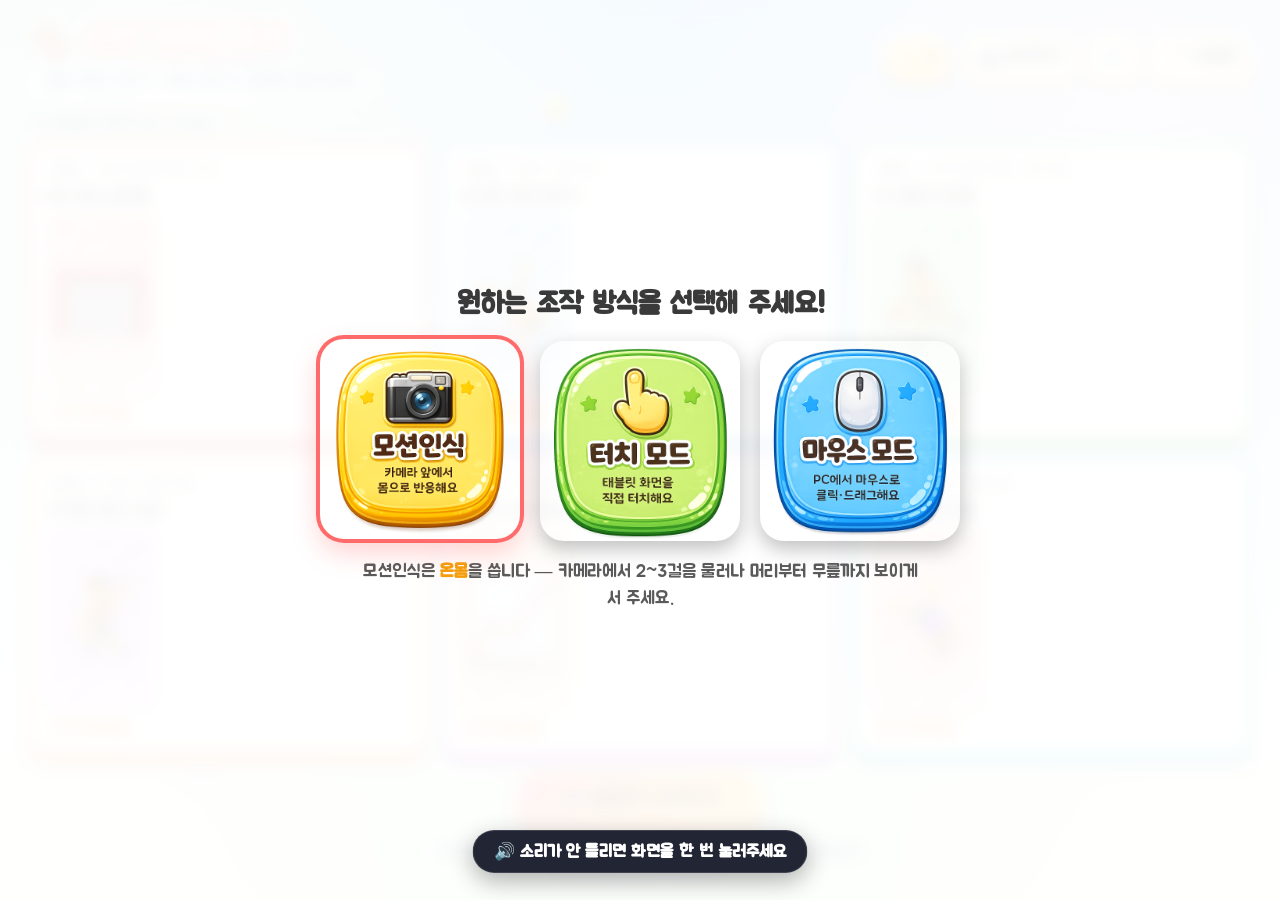
==== index.html @ f26c21e5 "초등 4학년 2학기 수학 체육올림픽 6종목 제작 수학 6단원 × 체육(동작 도전·영역형 경쟁)을 묶은 60초 미니게임 6종. 1~3학년판과 달리 온몸 포즈 인식(MediaPipe " ====
<!doctype html>
<html lang="ko">
<head>
<meta charset="UTF-8">
<meta name="viewport" content="width=device-width, initial-scale=1, maximum-scale=1, user-scalable=no, viewport-fit=cover">
<title>수학 체육올림픽</title>
<link rel="stylesheet" href="css/jua.css">
<link rel="stylesheet" href="css/style.css?v=4">
</head>
<body class="landing">

<div class="landing-decor" aria-hidden="true">
  <span class="cloud1">☁️</span>
  <span class="cloud2">☁️</span>
  <span class="cloud3">☁️</span>
  <span class="star1">⭐</span>
  <span class="star2">✨</span>
  <span class="star3">⭐</span>
</div>

<div class="menu-wrap">
  <div class="menu-header">
    <div>
      <h1>🤸 수학 체육올림픽</h1>
      <div class="sub">초등 4학년 2학기 · 동작 도전 &amp; 영역형 경쟁 6종목</div>
    </div>
    <div class="actions">
      <span class="coin-badge" id="coinBadge">🪙 0</span>
      <button class="icon-btn" id="modeBtn">📷 모드</button>
      <button class="icon-btn" id="volBtn">🔊</button>
      <button class="icon-btn" id="helpBtn">❓ 도움말</button>
    </div>
  </div>

  <div class="section-label">🎮 종목을 고르면 바로 시작해요</div>
  <div class="grid" id="grid"></div>

  <div class="start-cta-row">
    <button class="start-cta" id="randomStartBtn">🎮 올림픽 시작하기</button>
  </div>

  <div class="footer">📄 개인정보 처리방침 · 카메라 영상은 저장되지 않아요 (녹화 영상은 기기에만 저장됩니다)</div>
  <div class="credit">경북수학교육교사연구회 -수(數)다방-</div>
</div>

<div class="overlay-panel" id="modePanel" style="display:none;position:fixed;">
  <h2>원하는 조작 방식을 선택해 주세요!</h2>
  <div class="mode-row">
    <button class="mode-btn" data-mode="motion">
      <img src="assets/button1.png" alt="모션인식: 카메라 앞에서 온몸으로 반응해요">
    </button>
    <button class="mode-btn" data-mode="touch">
      <img src="assets/button2.png" alt="터치 모드: 태블릿 화면을 직접 터치해요">
    </button>
    <button class="mode-btn" data-mode="mouse">
      <img src="assets/button3.png" alt="마우스 모드: PC에서 마우스로 클릭·드래그해요">
    </button>
  </div>
  <p class="mode-note" id="modeNote">모션인식은 <b>온몸</b>을 씁니다 — 카메라에서 2~3걸음 물러나 머리부터 무릎까지 보이게 서 주세요.</p>
</div>

<div class="overlay-panel" id="helpPanel" style="display:none;position:fixed;">
  <div class="help-modal">
    <h2>🤸 온몸으로 푸는 수학! 놀이 방법</h2>
    <p class="help-sub">4학년판은 <b>서서 온몸으로</b> 해요. 자리가 좁으면 터치·마우스 모드로도 똑같이 할 수 있어요!</p>
    <div class="help-steps">
      <img src="assets/help1.png" alt="1단계 모션 인식: 손을 들어 준비, 2단계 터치 방식: 화면을 콕 눌러 시작">
      <img src="assets/help2.png" alt="3단계 60초 동안 신나게 게임하기, 4단계 멋진 영상과 사진 저장하기">
    </div>
    <button class="big-btn" id="closeHelp">알겠어요!</button>
  </div>
</div>

<script type="module">
import { HighScore, InputMode, FileAudioLoop, showSoundHint } from "./js/engine.js?v=2";
import { LANE_COLORS } from "./js/cute.js?v=4";
import { Coins } from "./js/party.js?v=1";

document.getElementById("coinBadge").textContent = `🪙 ${Coins.get()}`;

const isMuted = () => localStorage.getItem("smo_muted") === "1";
const bgm = new FileAudioLoop("assets/sounds/bgm.mp3", 0.35);
if (!isMuted()) bgm.play(showSoundHint);

// 기록 저장 키는 학년마다 달라야 한다(1·2학년판 u1~u6, 3학년판 m1~m6, 5학년판 f1~f6, 4학년판 g1~g6).
const UNITS = [
  { id: "g1", emoji: "🥅", title: "종목 1", sub: "분수의 덧셈과 뺄셈 · 패스", name: "분수 패스 골든골", href: "games/u1-fraction.html", thumb: "assets/thumb1.png" },
  { id: "g2", emoji: "🤸", title: "종목 2", sub: "삼각형 · 균형 도전", name: "삼각형 균형 버티기", href: "games/u2-triangle.html", thumb: "assets/thumb2.png" },
  { id: "g3", emoji: "⛹️", title: "종목 3", sub: "소수의 덧셈과 뺄셈 · 공간 침범", name: "소수 돌파 드리블", href: "games/u3-decimal.html", thumb: "assets/thumb3.png" },
  { id: "g4", emoji: "🤾", title: "종목 4", sub: "사각형 · 뒤집기 패스", name: "사각형 뒤집기 패스", href: "games/u4-quad.html", thumb: "assets/thumb4.png" },
  { id: "g5", emoji: "📈", title: "종목 5", sub: "꺾은선그래프 · 경기 흐름", name: "꺾은선 스코어보드", href: "games/u5-linegraph.html", thumb: "assets/thumb5.png" },
  { id: "g6", emoji: "🤸‍♀️", title: "종목 6", sub: "다각형 · 매트 체조", name: "다각형 매트 체조", href: "games/u6-polygon.html", thumb: "assets/thumb6.png" },
];

function goToGame(href) { bgm.stop(); location.href = href; }

let goldCount = 0;
const grid = document.getElementById("grid");
UNITS.forEach((u) => {
  const card = document.createElement("button");
  card.className = "card";
  card.style.setProperty("--card-color", LANE_COLORS[UNITS.indexOf(u) % LANE_COLORS.length]);
  const best = HighScore.get(u.id);
  const isGold = !!(best && best.label && best.label.startsWith("🥇"));
  if (isGold) { goldCount++; card.classList.add("gold-clear"); }
  card.innerHTML = `
    <div class="card-head">
      <span class="card-badge">${u.title}</span>
      <span class="card-subject">${u.sub}</span>
    </div>
    <div class="card-name">${u.name}</div>
    <div class="card-thumb" data-emoji="${u.emoji}"><img src="${u.thumb}" alt="${u.name}" loading="lazy"></div>
    <div class="card-foot">${best ? best.label : "아직 기록 없음"}</div>
  `;
  // 썸네일 그림 안에 이미 종목 이름이 적혀 있으므로, 그림이 뜨면 글자 제목은 숨겨
  // 카드 전체가 하나의 그림 버튼처럼 보이게 한다. 그림이 없으면 글자와 이모지로 대체된다.
  const thumbImg = card.querySelector(".card-thumb img");
  const markLoaded = () => card.classList.add("has-thumb");
  thumbImg.addEventListener("load", markLoaded, { once: true });
  thumbImg.addEventListener("error", () => {
    thumbImg.style.display = "none";
    thumbImg.parentElement.classList.add("thumb-fallback");
  }, { once: true });
  // 캐시된 그림은 리스너를 붙이기 전에 이미 로드가 끝나 load 이벤트가 오지 않는다
  if (thumbImg.complete && thumbImg.naturalWidth > 0) markLoaded();
  card.addEventListener("click", () => {
    card.classList.add("bounce");
    setTimeout(() => goToGame(u.href), 180);
  });
  grid.appendChild(card);
});

document.getElementById("randomStartBtn").addEventListener("click", () => {
  const pick = UNITS[Math.floor(Math.random() * UNITS.length)];
  goToGame(pick.href);
});
if (goldCount === UNITS.length) {
  const banner = document.createElement("div");
  banner.className = "footer";
  banner.style.color = "#ffb703";
  banner.style.fontWeight = "800";
  banner.textContent = "⭐ 6종목 모두 금메달! 종합 우승 트로피 🏆";
  document.querySelector(".menu-wrap").insertBefore(banner, document.querySelector(".grid"));
}

const helpPanel = document.getElementById("helpPanel");
document.getElementById("helpBtn").addEventListener("click", () => helpPanel.style.display = "flex");
document.getElementById("closeHelp").addEventListener("click", () => helpPanel.style.display = "none");

const modePanel = document.getElementById("modePanel");
const modeBtn = document.getElementById("modeBtn");
function refreshModeBtn() {
  modeBtn.textContent = InputMode.label(InputMode.get());
  document.querySelectorAll(".mode-btn").forEach((b) => {
    b.classList.toggle("selected", b.dataset.mode === InputMode.get());
  });
}
modeBtn.addEventListener("click", () => modePanel.style.display = "flex");
document.querySelectorAll(".mode-btn").forEach((btn) => {
  btn.addEventListener("click", () => {
    InputMode.set(btn.dataset.mode);
    refreshModeBtn();
    setTimeout(() => modePanel.style.display = "none", 200);
  });
});
refreshModeBtn();
// 이번 브라우저 세션(탭)에서 아직 조작 방식 모달을 안 띄웠다면 랜딩페이지 첫 진입 시 한 번만 보여준다.
if (!sessionStorage.getItem("smo4_mode_shown")) {
  sessionStorage.setItem("smo4_mode_shown", "1");
  modePanel.style.display = "flex";
}

const volBtn = document.getElementById("volBtn");
volBtn.addEventListener("click", () => {
  const muted = localStorage.getItem("smo_muted") === "1";
  localStorage.setItem("smo_muted", muted ? "0" : "1");
  volBtn.textContent = muted ? "🔊" : "🔇";
  bgm.setMuted(!muted);
});
if (localStorage.getItem("smo_muted") === "1") volBtn.textContent = "🔇";
</script>
</body>
</html>
---- css/jua.css ----
/* 배달의민족 주아체 (Google Fonts 'Jua', SIL OFL 1.1) — 학교망·오프라인에서도 뜨도록 자체 서버에 내장 */
@font-face {
  font-family: 'Jua';
  font-style: normal;
  font-weight: 400;
  font-display: swap;
  src: url(../assets/fonts/jua-2.woff2) format('woff2');
  unicode-range: U+d723-d728, U+d72a-d733, U+d735-d748, U+d74a-d74f, U+d752-d753, U+d755-d757, U+d75a-d75f, U+d762-d764, U+d766-d768, U+d76a-d76b, U+d76d-d76f, U+d771-d787, U+d789-d78b, U+d78d-d78f, U+d791-d797, U+d79a, U+d79c, U+d79e-d7a3, U+f900-f909, U+f90b-f92e;
}
@font-face {
  font-family: 'Jua';
  font-style: normal;
  font-weight: 400;
  font-display: swap;
  src: url(../assets/fonts/jua-3.woff2) format('woff2');
  unicode-range: U+d679-d68b, U+d68e-d69e, U+d6a0, U+d6a2-d6a7, U+d6a9-d6c3, U+d6c6-d6c7, U+d6c9-d6cb, U+d6cd-d6d3, U+d6d5-d6d6, U+d6d8-d6e3, U+d6e5-d6e7, U+d6e9-d6fb, U+d6fd-d717, U+d719-d71f, U+d721-d722;
}
@font-face {
  font-family: 'Jua';
  font-style: normal;
  font-weight: 400;
  font-display: swap;
  src: url(../assets/fonts/jua-4.woff2) format('woff2');
  unicode-range: U+d5bc-d5c7, U+d5ca-d5cb, U+d5cd-d5cf, U+d5d1-d5d7, U+d5d9-d5da, U+d5dc, U+d5de-d5e3, U+d5e6-d5e7, U+d5e9-d5eb, U+d5ed-d5f6, U+d5f8, U+d5fa-d5ff, U+d602-d603, U+d605-d607, U+d609-d60f, U+d612-d613, U+d616-d61b, U+d61d-d637, U+d63a-d63b, U+d63d-d63f, U+d641-d647, U+d64a-d64c, U+d64e-d653, U+d656-d657, U+d659-d65b, U+d65d-d666, U+d668, U+d66a-d678;
}
@font-face {
  font-family: 'Jua';
  font-style: normal;
  font-weight: 400;
  font-display: swap;
  src: url(../assets/fonts/jua-5.woff2) format('woff2');
  unicode-range: U+d507, U+d509-d50b, U+d50d-d513, U+d515-d53b, U+d53e-d53f, U+d541-d543, U+d545-d54c, U+d54e, U+d550, U+d552-d557, U+d55a-d55b, U+d55d-d55f, U+d561-d564, U+d566-d567, U+d56a, U+d56c, U+d56e-d573, U+d576-d577, U+d579-d583, U+d585-d586, U+d58a-d5a4, U+d5a6-d5bb;
}
@font-face {
  font-family: 'Jua';
  font-style: normal;
  font-weight: 400;
  font-display: swap;
  src: url(../assets/fonts/jua-6.woff2) format('woff2');
  unicode-range: U+d464-d477, U+d47a-d47b, U+d47d-d47f, U+d481-d487, U+d489-d48a, U+d48c, U+d48e-d4e7, U+d4e9-d503, U+d505-d506;
}
@font-face {
  font-family: 'Jua';
  font-style: normal;
  font-weight: 400;
  font-display: swap;
  src: url(../assets/fonts/jua-7.woff2) format('woff2');
  unicode-range: U+d3bf-d3c7, U+d3ca-d3cf, U+d3d1-d3eb, U+d3ee-d3ef, U+d3f1-d3f3, U+d3f5-d3fb, U+d3fd-d400, U+d402-d45b, U+d45d-d463;
}
@font-face {
  font-family: 'Jua';
  font-style: normal;
  font-weight: 400;
  font-display: swap;
  src: url(../assets/fonts/jua-8.woff2) format('woff2');
  unicode-range: U+d2ff, U+d302-d304, U+d306-d30b, U+d30f, U+d311-d313, U+d315-d31b, U+d31e, U+d322-d324, U+d326-d327, U+d32a-d32b, U+d32d-d32f, U+d331-d337, U+d339-d33c, U+d33e-d37b, U+d37e-d37f, U+d381-d383, U+d385-d38b, U+d38e-d390, U+d392-d397, U+d39a-d39b, U+d39d-d39f, U+d3a1-d3a7, U+d3a9-d3aa, U+d3ac, U+d3ae-d3b3, U+d3b5-d3b7, U+d3b9-d3bb, U+d3bd-d3be;
}
@font-face {
  font-family: 'Jua';
  font-style: normal;
  font-weight: 400;
  font-display: swap;
  src: url(../assets/fonts/jua-9.woff2) format('woff2');
  unicode-range: U+d257-d27f, U+d281-d29b, U+d29d-d29f, U+d2a1-d2ab, U+d2ad-d2b7, U+d2ba-d2bb, U+d2bd-d2bf, U+d2c1-d2c7, U+d2c9-d2ef, U+d2f2-d2f3, U+d2f5-d2f7, U+d2f9-d2fe;
}
@font-face {
  font-family: 'Jua';
  font-style: normal;
  font-weight: 400;
  font-display: swap;
  src: url(../assets/fonts/jua-10.woff2) format('woff2');
  unicode-range: U+d1b4, U+d1b6-d1f3, U+d1f5-d22b, U+d22e-d22f, U+d231-d233, U+d235-d23b, U+d23d-d240, U+d242-d256;
}
@font-face {
  font-family: 'Jua';
  font-style: normal;
  font-weight: 400;
  font-display: swap;
  src: url(../assets/fonts/jua-11.woff2) format('woff2');
  unicode-range: U+d105-d12f, U+d132-d133, U+d135-d137, U+d139-d13f, U+d141-d142, U+d144, U+d146-d14b, U+d14e-d14f, U+d151-d153, U+d155-d15b, U+d15e-d187, U+d189-d19f, U+d1a2-d1a3, U+d1a5-d1a7, U+d1a9-d1af, U+d1b2-d1b3;
}
@font-face {
  font-family: 'Jua';
  font-style: normal;
  font-weight: 400;
  font-display: swap;
  src: url(../assets/fonts/jua-12.woff2) format('woff2');
  unicode-range: U+d04b-d04f, U+d051-d057, U+d059-d06b, U+d06d-d06f, U+d071-d073, U+d075-d07b, U+d07e-d0a3, U+d0a6-d0a7, U+d0a9-d0ab, U+d0ad-d0b3, U+d0b6, U+d0b8, U+d0ba-d0bf, U+d0c2-d0c3, U+d0c5-d0c7, U+d0c9-d0cf, U+d0d2, U+d0d6-d0db, U+d0de-d0df, U+d0e1-d0e3, U+d0e5-d0eb, U+d0ee-d0f0, U+d0f2-d104;
}
@font-face {
  font-family: 'Jua';
  font-style: normal;
  font-weight: 400;
  font-display: swap;
  src: url(../assets/fonts/jua-13.woff2) format('woff2');
  unicode-range: U+cfa2-cfc3, U+cfc5-cfdf, U+cfe2-cfe3, U+cfe5-cfe7, U+cfe9-cff4, U+cff6-cffb, U+cffd-cfff, U+d001-d003, U+d005-d017, U+d019-d033, U+d036-d037, U+d039-d03b, U+d03d-d04a;
}
@font-face {
  font-family: 'Jua';
  font-style: normal;
  font-weight: 400;
  font-display: swap;
  src: url(../assets/fonts/jua-14.woff2) format('woff2');
  unicode-range: U+cef0-cef3, U+cef6, U+cef9-ceff, U+cf01-cf03, U+cf05-cf07, U+cf09-cf0f, U+cf11-cf12, U+cf14-cf1b, U+cf1d-cf1f, U+cf21-cf2f, U+cf31-cf53, U+cf56-cf57, U+cf59-cf5b, U+cf5d-cf63, U+cf66, U+cf68, U+cf6a-cf6f, U+cf71-cf84, U+cf86-cf8b, U+cf8d-cfa1;
}
@font-face {
  font-family: 'Jua';
  font-style: normal;
  font-weight: 400;
  font-display: swap;
  src: url(../assets/fonts/jua-15.woff2) format('woff2');
  unicode-range: U+ce3c-ce57, U+ce5a-ce5b, U+ce5d-ce5f, U+ce61-ce67, U+ce6a, U+ce6c, U+ce6e-ce73, U+ce76-ce77, U+ce79-ce7b, U+ce7d-ce83, U+ce85-ce88, U+ce8a-ce8f, U+ce91-ce93, U+ce95-ce97, U+ce99-ce9f, U+cea2, U+cea4-ceab, U+cead-cee3, U+cee6-cee7, U+cee9-ceeb, U+ceed-ceef;
}
@font-face {
  font-family: 'Jua';
  font-style: normal;
  font-weight: 400;
  font-display: swap;
  src: url(../assets/fonts/jua-16.woff2) format('woff2');
  unicode-range: U+cd92-cd93, U+cd96-cd97, U+cd99-cd9b, U+cd9d-cda3, U+cda6-cda8, U+cdaa-cdaf, U+cdb1-cdc3, U+cdc5-cdcb, U+cdcd-cde7, U+cde9-ce03, U+ce05-ce1f, U+ce22-ce34, U+ce36-ce3b;
}
@font-face {
  font-family: 'Jua';
  font-style: normal;
  font-weight: 400;
  font-display: swap;
  src: url(../assets/fonts/jua-17.woff2) format('woff2');
  unicode-range: U+ccef-cd07, U+cd0a-cd0b, U+cd0d-cd1a, U+cd1c, U+cd1e-cd2b, U+cd2d-cd5b, U+cd5d-cd77, U+cd79-cd91;
}
@font-face {
  font-family: 'Jua';
  font-style: normal;
  font-weight: 400;
  font-display: swap;
  src: url(../assets/fonts/jua-18.woff2) format('woff2');
  unicode-range: U+cc3f-cc43, U+cc46-cc47, U+cc49-cc4b, U+cc4d-cc53, U+cc55-cc58, U+cc5a-cc5f, U+cc61-cc97, U+cc9a-cc9b, U+cc9d-cc9f, U+cca1-cca7, U+ccaa, U+ccac, U+ccae-ccb3, U+ccb6-ccb7, U+ccb9-ccbb, U+ccbd-cccf, U+ccd1-cce3, U+cce5-ccee;
}
@font-face {
  font-family: 'Jua';
  font-style: normal;
  font-weight: 400;
  font-display: swap;
  src: url(../assets/fonts/jua-19.woff2) format('woff2');
  unicode-range: U+cb91-cbd3, U+cbd5-cbe3, U+cbe5-cc0b, U+cc0e-cc0f, U+cc11-cc13, U+cc15-cc1b, U+cc1d-cc20, U+cc23-cc27, U+cc2a-cc2b, U+cc2d, U+cc2f, U+cc31-cc37, U+cc3a, U+cc3c;
}
@font-face {
  font-family: 'Jua';
  font-style: normal;
  font-weight: 400;
  font-display: swap;
  src: url(../assets/fonts/jua-20.woff2) format('woff2');
  unicode-range: U+caf4-cb47, U+cb4a-cb90;
}
@font-face {
  font-family: 'Jua';
  font-style: normal;
  font-weight: 400;
  font-display: swap;
  src: url(../assets/fonts/jua-21.woff2) format('woff2');
  unicode-range: U+ca4a-ca4b, U+ca4e-ca4f, U+ca51-ca53, U+ca55-ca5b, U+ca5d-ca60, U+ca62-ca83, U+ca85-cabb, U+cabe-cabf, U+cac1-cac3, U+cac5-cacb, U+cacd-cad0, U+cad2, U+cad4-cad8, U+cada-caf3;
}
@font-face {
  font-family: 'Jua';
  font-style: normal;
  font-weight: 400;
  font-display: swap;
  src: url(../assets/fonts/jua-22.woff2) format('woff2');
  unicode-range: U+c996-c997, U+c99a-c99c, U+c99e-c9bf, U+c9c2-c9c3, U+c9c5-c9c7, U+c9c9-c9cf, U+c9d2, U+c9d4, U+c9d7-c9d8, U+c9db, U+c9de-c9df, U+c9e1-c9e3, U+c9e5-c9e6, U+c9e8-c9eb, U+c9ee-c9f0, U+c9f2-c9f7, U+c9f9-ca0b, U+ca0d-ca28, U+ca2a-ca49;
}
@font-face {
  font-family: 'Jua';
  font-style: normal;
  font-weight: 400;
  font-display: swap;
  src: url(../assets/fonts/jua-23.woff2) format('woff2');
  unicode-range: U+c8e9-c8f4, U+c8f6-c8fb, U+c8fe-c8ff, U+c901-c903, U+c905-c90b, U+c90e-c910, U+c912-c917, U+c919-c92b, U+c92d-c94f, U+c951-c953, U+c955-c96b, U+c96d-c973, U+c975-c987, U+c98a-c98b, U+c98d-c98f, U+c991-c995;
}
@font-face {
  font-family: 'Jua';
  font-style: normal;
  font-weight: 400;
  font-display: swap;
  src: url(../assets/fonts/jua-24.woff2) format('woff2');
  unicode-range: U+c841-c84b, U+c84d-c86f, U+c872-c873, U+c875-c877, U+c879-c87f, U+c882-c884, U+c887-c88a, U+c88d-c8c3, U+c8c5-c8df, U+c8e1-c8e8;
}
@font-face {
  font-family: 'Jua';
  font-style: normal;
  font-weight: 400;
  font-display: swap;
  src: url(../assets/fonts/jua-25.woff2) format('woff2');
  unicode-range: U+c779-c77b, U+c77e-c782, U+c786, U+c78b, U+c78d, U+c78f, U+c792-c793, U+c795, U+c797, U+c799-c79f, U+c7a2, U+c7a7-c7ab, U+c7ae-c7bb, U+c7bd-c7c0, U+c7c2-c7c7, U+c7c9-c7dc, U+c7de-c7ff, U+c802-c803, U+c805-c807, U+c809, U+c80b-c80f, U+c812, U+c814, U+c817-c81b, U+c81e-c81f, U+c821-c823, U+c825-c82e, U+c830-c837, U+c839-c83b, U+c83d-c840;
}
@font-face {
  font-family: 'Jua';
  font-style: normal;
  font-weight: 400;
  font-display: swap;
  src: url(../assets/fonts/jua-26.woff2) format('woff2');
  unicode-range: U+c6bb-c6bf, U+c6c2, U+c6c4, U+c6c6-c6cb, U+c6ce-c6cf, U+c6d1-c6d3, U+c6d5-c6db, U+c6dd-c6df, U+c6e1-c6e7, U+c6e9-c6eb, U+c6ed-c6ef, U+c6f1-c6f8, U+c6fa-c703, U+c705-c707, U+c709-c70b, U+c70d-c716, U+c718, U+c71a-c71f, U+c722-c723, U+c725-c727, U+c729-c734, U+c736-c73b, U+c73e-c73f, U+c741-c743, U+c745-c74b, U+c74e-c750, U+c752-c757, U+c759-c773, U+c776-c777;
}
@font-face {
  font-family: 'Jua';
  font-style: normal;
  font-weight: 400;
  font-display: swap;
  src: url(../assets/fonts/jua-27.woff2) format('woff2');
  unicode-range: U+c5f5-c5fb, U+c5fe, U+c602-c605, U+c607, U+c609-c60f, U+c611-c61a, U+c61c-c623, U+c626-c627, U+c629-c62b, U+c62d, U+c62f-c632, U+c636, U+c638, U+c63a-c63f, U+c642-c643, U+c645-c647, U+c649-c652, U+c656-c65b, U+c65d-c65f, U+c661-c663, U+c665-c677, U+c679-c67b, U+c67d-c693, U+c696-c697, U+c699-c69b, U+c69d-c6a3, U+c6a6, U+c6a8, U+c6aa-c6af, U+c6b2-c6b3, U+c6b5-c6b7, U+c6b9-c6ba;
}
@font-face {
  font-family: 'Jua';
  font-style: normal;
  font-weight: 400;
  font-display: swap;
  src: url(../assets/fonts/jua-28.woff2) format('woff2');
  unicode-range: U+c517-c527, U+c52a-c52b, U+c52d-c52f, U+c531-c538, U+c53a, U+c53c, U+c53e-c543, U+c546-c547, U+c54b, U+c54d-c552, U+c556, U+c55a-c55b, U+c55d, U+c55f, U+c562-c563, U+c565-c567, U+c569-c56f, U+c572, U+c574, U+c576-c57b, U+c57e-c57f, U+c581-c583, U+c585-c586, U+c588-c58b, U+c58e, U+c590, U+c592-c596, U+c599-c5b3, U+c5b6-c5b7, U+c5ba, U+c5be-c5c3, U+c5ca-c5cb, U+c5cd, U+c5cf, U+c5d2-c5d3, U+c5d5-c5d7, U+c5d9-c5df, U+c5e1-c5e2, U+c5e4, U+c5e6-c5eb, U+c5ef, U+c5f1-c5f3;
}
@font-face {
  font-family: 'Jua';
  font-style: normal;
  font-weight: 400;
  font-display: swap;
  src: url(../assets/fonts/jua-29.woff2) format('woff2');
  unicode-range: U+c475-c4ef, U+c4f2-c4f3, U+c4f5-c4f7, U+c4f9-c4ff, U+c502-c50b, U+c50d-c516;
}
@font-face {
  font-family: 'Jua';
  font-style: normal;
  font-weight: 400;
  font-display: swap;
  src: url(../assets/fonts/jua-30.woff2) format('woff2');
  unicode-range: U+c3d0-c3d7, U+c3da-c3db, U+c3dd-c3de, U+c3e1-c3ec, U+c3ee-c3f3, U+c3f5-c42b, U+c42d-c463, U+c466-c474;
}
@font-face {
  font-family: 'Jua';
  font-style: normal;
  font-weight: 400;
  font-display: swap;
  src: url(../assets/fonts/jua-31.woff2) format('woff2');
  unicode-range: U+c32b-c367, U+c36a-c36b, U+c36d-c36f, U+c371-c377, U+c37a-c37b, U+c37e-c383, U+c385-c387, U+c389-c3cf;
}
@font-face {
  font-family: 'Jua';
  font-style: normal;
  font-weight: 400;
  font-display: swap;
  src: url(../assets/fonts/jua-32.woff2) format('woff2');
  unicode-range: U+c26a-c26b, U+c26d-c26f, U+c271-c273, U+c275-c27b, U+c27e-c287, U+c289-c28f, U+c291-c297, U+c299-c29a, U+c29c-c2a3, U+c2a5-c2a7, U+c2a9-c2ab, U+c2ad-c2b3, U+c2b6, U+c2b8, U+c2ba-c2bb, U+c2bd-c2db, U+c2de-c2df, U+c2e1-c2e2, U+c2e5-c2ea, U+c2ee, U+c2f0, U+c2f2-c2f5, U+c2f7, U+c2fa-c2fb, U+c2fd-c2ff, U+c301-c307, U+c309-c30c, U+c30e-c312, U+c315-c323, U+c325-c328, U+c32a;
}
@font-face {
  font-family: 'Jua';
  font-style: normal;
  font-weight: 400;
  font-display: swap;
  src: url(../assets/fonts/jua-33.woff2) format('woff2');
  unicode-range: U+c1bc-c1c3, U+c1c5-c1df, U+c1e1-c1fb, U+c1fd-c203, U+c205-c20c, U+c20e, U+c210-c217, U+c21a-c21b, U+c21d-c21e, U+c221-c227, U+c229-c22a, U+c22c, U+c22e, U+c230, U+c233-c24f, U+c251-c257, U+c259-c269;
}
@font-face {
  font-family: 'Jua';
  font-style: normal;
  font-weight: 400;
  font-display: swap;
  src: url(../assets/fonts/jua-34.woff2) format('woff2');
  unicode-range: U+c101-c11b, U+c11f, U+c121-c123, U+c125-c12b, U+c12e, U+c132-c137, U+c13a-c13b, U+c13d-c13f, U+c141-c147, U+c14a, U+c14c-c153, U+c155-c157, U+c159-c15b, U+c15d-c166, U+c169-c16f, U+c171-c177, U+c179-c18b, U+c18e-c18f, U+c191-c193, U+c195-c19b, U+c19d-c19e, U+c1a0, U+c1a2-c1a4, U+c1a6-c1bb;
}
@font-face {
  font-family: 'Jua';
  font-style: normal;
  font-weight: 400;
  font-display: swap;
  src: url(../assets/fonts/jua-35.woff2) format('woff2');
  unicode-range: U+c049-c057, U+c059-c05b, U+c05d-c05f, U+c061-c067, U+c069-c08f, U+c091-c0ab, U+c0ae-c0af, U+c0b1-c0b3, U+c0b5, U+c0b7-c0bb, U+c0be, U+c0c2-c0c7, U+c0ca-c0cb, U+c0cd-c0cf, U+c0d1-c0d7, U+c0d9-c0da, U+c0dc, U+c0de-c0e3, U+c0e5-c0eb, U+c0ed-c0f3, U+c0f6, U+c0f8, U+c0fa-c0ff;
}
@font-face {
  font-family: 'Jua';
  font-style: normal;
  font-weight: 400;
  font-display: swap;
  src: url(../assets/fonts/jua-36.woff2) format('woff2');
  unicode-range: U+bfa7-bfaf, U+bfb1-bfc4, U+bfc6-bfcb, U+bfce-bfcf, U+bfd1-bfd3, U+bfd5-bfdb, U+bfdd-c048;
}
@font-face {
  font-family: 'Jua';
  font-style: normal;
  font-weight: 400;
  font-display: swap;
  src: url(../assets/fonts/jua-37.woff2) format('woff2');
  unicode-range: U+bf07, U+bf09-bf3f, U+bf41-bf4f, U+bf52-bf54, U+bf56-bfa6;
}
@font-face {
  font-family: 'Jua';
  font-style: normal;
  font-weight: 400;
  font-display: swap;
  src: url(../assets/fonts/jua-38.woff2) format('woff2');
  unicode-range: U+be56, U+be58, U+be5c-be5f, U+be62-be63, U+be65-be67, U+be69-be74, U+be76-be7b, U+be7e-be7f, U+be81-be8e, U+be90, U+be92-bea7, U+bea9-becf, U+bed2-bed3, U+bed5-bed6, U+bed9-bee3, U+bee6-bf06;
}
@font-face {
  font-family: 'Jua';
  font-style: normal;
  font-weight: 400;
  font-display: swap;
  src: url(../assets/fonts/jua-39.woff2) format('woff2');
  unicode-range: U+bdb0-bdd3, U+bdd5-bdef, U+bdf1-be0b, U+be0d-be0f, U+be11-be13, U+be15-be43, U+be46-be47, U+be49-be4b, U+be4d-be53;
}
@font-face {
  font-family: 'Jua';
  font-style: normal;
  font-weight: 400;
  font-display: swap;
  src: url(../assets/fonts/jua-40.woff2) format('woff2');
  unicode-range: U+bd03, U+bd06, U+bd08, U+bd0a-bd0f, U+bd11-bd22, U+bd25-bd47, U+bd49-bd58, U+bd5a-bd7f, U+bd82-bd83, U+bd85-bd87, U+bd8a-bd8f, U+bd91-bd92, U+bd94, U+bd96-bd98, U+bd9a-bdaf;
}
@font-face {
  font-family: 'Jua';
  font-style: normal;
  font-weight: 400;
  font-display: swap;
  src: url(../assets/fonts/jua-41.woff2) format('woff2');
  unicode-range: U+bc4e-bc83, U+bc86-bc87, U+bc89-bc8b, U+bc8d-bc93, U+bc96, U+bc98, U+bc9b-bc9f, U+bca2-bca3, U+bca5-bca7, U+bca9-bcb2, U+bcb4-bcbb, U+bcbe-bcbf, U+bcc1-bcc3, U+bcc5-bccc, U+bcce-bcd0, U+bcd2-bcd4, U+bcd6-bcf3, U+bcf7, U+bcf9-bcfb, U+bcfd-bd02;
}
@font-face {
  font-family: 'Jua';
  font-style: normal;
  font-weight: 400;
  font-display: swap;
  src: url(../assets/fonts/jua-42.woff2) format('woff2');
  unicode-range: U+bb90-bba3, U+bba5-bbab, U+bbad-bbbf, U+bbc1-bbf7, U+bbfa-bbfb, U+bbfd-bbfe, U+bc01-bc07, U+bc09-bc0a, U+bc0e, U+bc10, U+bc12-bc13, U+bc17, U+bc19-bc1a, U+bc1e, U+bc20-bc23, U+bc26, U+bc28, U+bc2a-bc2c, U+bc2e-bc2f, U+bc32-bc33, U+bc35-bc37, U+bc39-bc3f, U+bc41-bc42, U+bc44, U+bc46-bc48, U+bc4a-bc4d;
}
@font-face {
  font-family: 'Jua';
  font-style: normal;
  font-weight: 400;
  font-display: swap;
  src: url(../assets/fonts/jua-43.woff2) format('woff2');
  unicode-range: U+bae6-bafb, U+bafd-bb17, U+bb19-bb33, U+bb37, U+bb39-bb3a, U+bb3d-bb43, U+bb45-bb46, U+bb48, U+bb4a-bb4f, U+bb51-bb53, U+bb55-bb57, U+bb59-bb62, U+bb64-bb8f;
}
@font-face {
  font-family: 'Jua';
  font-style: normal;
  font-weight: 400;
  font-display: swap;
  src: url(../assets/fonts/jua-44.woff2) format('woff2');
  unicode-range: U+ba30-ba37, U+ba3a-ba3b, U+ba3d-ba3f, U+ba41-ba47, U+ba49-ba4a, U+ba4c, U+ba4e-ba53, U+ba56-ba57, U+ba59-ba5b, U+ba5d-ba63, U+ba65-ba66, U+ba68-ba6f, U+ba71-ba73, U+ba75-ba77, U+ba79-ba84, U+ba86, U+ba88-baa7, U+baaa, U+baad-baaf, U+bab1-bab7, U+baba, U+babc, U+babe-bae5;
}
@font-face {
  font-family: 'Jua';
  font-style: normal;
  font-weight: 400;
  font-display: swap;
  src: url(../assets/fonts/jua-45.woff2) format('woff2');
  unicode-range: U+b96e-b973, U+b976-b977, U+b979-b97b, U+b97d-b983, U+b986, U+b988, U+b98a-b98d, U+b98f-b9ab, U+b9ae-b9af, U+b9b1-b9b3, U+b9b5-b9bb, U+b9be, U+b9c0, U+b9c2-b9c7, U+b9ca-b9cb, U+b9cd, U+b9d2-b9d7, U+b9da, U+b9dc, U+b9df-b9e0, U+b9e2, U+b9e6-b9e7, U+b9e9-b9f3, U+b9f6, U+b9f8, U+b9fb-ba2f;
}
@font-face {
  font-family: 'Jua';
  font-style: normal;
  font-weight: 400;
  font-display: swap;
  src: url(../assets/fonts/jua-46.woff2) format('woff2');
  unicode-range: U+b8bf-b8cb, U+b8cd-b8e0, U+b8e2-b8e7, U+b8ea-b8eb, U+b8ed-b8ef, U+b8f1-b8f7, U+b8fa, U+b8fc, U+b8fe-b903, U+b905-b917, U+b919-b91f, U+b921-b93b, U+b93d-b957, U+b95a-b95b, U+b95d-b95f, U+b961-b967, U+b969-b96c;
}
@font-face {
  font-family: 'Jua';
  font-style: normal;
  font-weight: 400;
  font-display: swap;
  src: url(../assets/fonts/jua-47.woff2) format('woff2');
  unicode-range: U+b80d-b80f, U+b811-b817, U+b81a, U+b81c-b823, U+b826-b827, U+b829-b82b, U+b82d-b833, U+b836, U+b83a-b83f, U+b841-b85b, U+b85e-b85f, U+b861-b863, U+b865-b86b, U+b86e, U+b870, U+b872-b8af, U+b8b1-b8be;
}
@font-face {
  font-family: 'Jua';
  font-style: normal;
  font-weight: 400;
  font-display: swap;
  src: url(../assets/fonts/jua-48.woff2) format('woff2');
  unicode-range: U+b74d-b75f, U+b761-b763, U+b765-b774, U+b776-b77b, U+b77e-b77f, U+b781-b783, U+b785-b78b, U+b78e, U+b792-b796, U+b79a-b79b, U+b79d-b7a7, U+b7aa, U+b7ae-b7b3, U+b7b6-b7c8, U+b7ca-b7eb, U+b7ee-b7ef, U+b7f1-b7f3, U+b7f5-b7fb, U+b7fe, U+b802-b806, U+b80a-b80b;
}
@font-face {
  font-family: 'Jua';
  font-style: normal;
  font-weight: 400;
  font-display: swap;
  src: url(../assets/fonts/jua-49.woff2) format('woff2');
  unicode-range: U+b6a7-b6aa, U+b6ac-b6b0, U+b6b2-b6ef, U+b6f1-b727, U+b72a-b72b, U+b72d-b72e, U+b731-b737, U+b739-b73a, U+b73c-b743, U+b745-b74c;
}
@font-face {
  font-family: 'Jua';
  font-style: normal;
  font-weight: 400;
  font-display: swap;
  src: url(../assets/fonts/jua-50.woff2) format('woff2');
  unicode-range: U+b605-b60f, U+b612-b617, U+b619-b624, U+b626-b69b, U+b69e-b6a3, U+b6a5-b6a6;
}
@font-face {
  font-family: 'Jua';
  font-style: normal;
  font-weight: 400;
  font-display: swap;
  src: url(../assets/fonts/jua-51.woff2) format('woff2');
  unicode-range: U+b55f, U+b562-b583, U+b585-b59f, U+b5a2-b5a3, U+b5a5-b5a7, U+b5a9-b5b2, U+b5b5-b5ba, U+b5bd-b604;
}
@font-face {
  font-family: 'Jua';
  font-style: normal;
  font-weight: 400;
  font-display: swap;
  src: url(../assets/fonts/jua-52.woff2) format('woff2');
  unicode-range: U+b4a5-b4b6, U+b4b8-b4bf, U+b4c1-b4c7, U+b4c9-b4db, U+b4de-b4df, U+b4e1-b4e2, U+b4e5-b4eb, U+b4ee, U+b4f0, U+b4f2-b513, U+b516-b517, U+b519-b51a, U+b51d-b523, U+b526, U+b528, U+b52b-b52f, U+b532-b533, U+b535-b537, U+b539-b53f, U+b541-b544, U+b546-b54b, U+b54d-b54f, U+b551-b55b, U+b55d-b55e;
}
@font-face {
  font-family: 'Jua';
  font-style: normal;
  font-weight: 400;
  font-display: swap;
  src: url(../assets/fonts/jua-53.woff2) format('woff2');
  unicode-range: U+b3f8-b3fb, U+b3fd-b40f, U+b411-b417, U+b419-b41b, U+b41d-b41f, U+b421-b427, U+b42a-b42b, U+b42d-b44f, U+b452-b453, U+b455-b457, U+b459-b45f, U+b462-b464, U+b466-b46b, U+b46d-b47f, U+b481-b4a3;
}
@font-face {
  font-family: 'Jua';
  font-style: normal;
  font-weight: 400;
  font-display: swap;
  src: url(../assets/fonts/jua-54.woff2) format('woff2');
  unicode-range: U+b342-b353, U+b356-b357, U+b359-b35b, U+b35d-b35e, U+b360-b363, U+b366, U+b368, U+b36a-b36d, U+b36f, U+b372-b373, U+b375-b377, U+b379-b37f, U+b381-b382, U+b384, U+b386-b38b, U+b38d-b3c3, U+b3c6-b3c7, U+b3c9-b3ca, U+b3cd-b3d3, U+b3d6, U+b3d8, U+b3da-b3f7;
}
@font-face {
  font-family: 'Jua';
  font-style: normal;
  font-weight: 400;
  font-display: swap;
  src: url(../assets/fonts/jua-55.woff2) format('woff2');
  unicode-range: U+b27c-b283, U+b285-b28f, U+b292-b293, U+b295-b297, U+b29a-b29f, U+b2a1-b2a4, U+b2a7-b2a9, U+b2ab, U+b2ad-b2c7, U+b2ca-b2cb, U+b2cd-b2cf, U+b2d1-b2d7, U+b2da, U+b2dc, U+b2de-b2e3, U+b2e7, U+b2e9-b2ea, U+b2ef-b2f3, U+b2f6, U+b2f8, U+b2fa-b2fb, U+b2fd-b2fe, U+b302-b303, U+b305-b307, U+b309-b30f, U+b312, U+b316-b31b, U+b31d-b341;
}
@font-face {
  font-family: 'Jua';
  font-style: normal;
  font-weight: 400;
  font-display: swap;
  src: url(../assets/fonts/jua-56.woff2) format('woff2');
  unicode-range: U+b1d6-b1e7, U+b1e9-b1fc, U+b1fe-b203, U+b206-b207, U+b209-b20b, U+b20d-b213, U+b216-b21f, U+b221-b257, U+b259-b273, U+b275-b27b;
}
@font-face {
  font-family: 'Jua';
  font-style: normal;
  font-weight: 400;
  font-display: swap;
  src: url(../assets/fonts/jua-57.woff2) format('woff2');
  unicode-range: U+b120-b122, U+b126-b127, U+b129-b12b, U+b12d-b133, U+b136, U+b138, U+b13a-b13f, U+b142-b143, U+b145-b14f, U+b151-b153, U+b156-b157, U+b159-b177, U+b17a-b17b, U+b17d-b17f, U+b181-b187, U+b189-b18c, U+b18e-b191, U+b195-b1a7, U+b1a9-b1cb, U+b1cd-b1d5;
}
@font-face {
  font-family: 'Jua';
  font-style: normal;
  font-weight: 400;
  font-display: swap;
  src: url(../assets/fonts/jua-58.woff2) format('woff2');
  unicode-range: U+b05f-b07b, U+b07e-b07f, U+b081-b083, U+b085-b08b, U+b08d-b097, U+b09b, U+b09d-b09f, U+b0a2-b0a7, U+b0aa, U+b0b0, U+b0b2, U+b0b6-b0b7, U+b0b9-b0bb, U+b0bd-b0c3, U+b0c6-b0c7, U+b0ca-b0cf, U+b0d1-b0df, U+b0e1-b0e4, U+b0e6-b107, U+b10a-b10b, U+b10d-b10f, U+b111-b112, U+b114-b117, U+b119-b11a, U+b11c-b11f;
}
@font-face {
  font-family: 'Jua';
  font-style: normal;
  font-weight: 400;
  font-display: swap;
  src: url(../assets/fonts/jua-59.woff2) format('woff2');
  unicode-range: U+afac-afb7, U+afba-afbb, U+afbd-afbf, U+afc1-afc6, U+afca-afcc, U+afce-afd3, U+afd5-afe7, U+afe9-afef, U+aff1-b00b, U+b00d-b00f, U+b011-b013, U+b015-b01b, U+b01d-b027, U+b029-b043, U+b045-b047, U+b049, U+b04b, U+b04d-b052, U+b055-b056, U+b058-b05c, U+b05e;
}
@font-face {
  font-family: 'Jua';
  font-style: normal;
  font-weight: 400;
  font-display: swap;
  src: url(../assets/fonts/jua-60.woff2) format('woff2');
  unicode-range: U+af03-af07, U+af09-af2b, U+af2e-af33, U+af35-af3b, U+af3e-af40, U+af44-af47, U+af4a-af5c, U+af5e-af63, U+af65-af7f, U+af81-afab;
}
@font-face {
  font-family: 'Jua';
  font-style: normal;
  font-weight: 400;
  font-display: swap;
  src: url(../assets/fonts/jua-61.woff2) format('woff2');
  unicode-range: U+ae56-ae5b, U+ae5e-ae60, U+ae62-ae64, U+ae66-ae67, U+ae69-ae6b, U+ae6d-ae83, U+ae85-aebb, U+aebf, U+aec1-aec3, U+aec5-aecb, U+aece, U+aed0, U+aed2-aed7, U+aed9-aef3, U+aef5-af02;
}
@font-face {
  font-family: 'Jua';
  font-style: normal;
  font-weight: 400;
  font-display: swap;
  src: url(../assets/fonts/jua-62.woff2) format('woff2');
  unicode-range: U+ad9c-ada3, U+ada5-adbf, U+adc1-adc3, U+adc5-adc7, U+adc9-add2, U+add4-addb, U+addd-addf, U+ade1-ade3, U+ade5-adf7, U+adfa-adfb, U+adfd-adff, U+ae02-ae07, U+ae0a, U+ae0c, U+ae0e-ae13, U+ae15-ae2f, U+ae31-ae33, U+ae35-ae37, U+ae39-ae3f, U+ae42, U+ae44, U+ae46-ae49, U+ae4b, U+ae4f, U+ae51-ae53, U+ae55;
}
@font-face {
  font-family: 'Jua';
  font-style: normal;
  font-weight: 400;
  font-display: swap;
  src: url(../assets/fonts/jua-63.woff2) format('woff2');
  unicode-range: U+ace2-ace3, U+ace5-ace6, U+ace9-acef, U+acf2, U+acf4, U+acf7-acfb, U+acfe-acff, U+ad01-ad03, U+ad05-ad0b, U+ad0d-ad10, U+ad12-ad1b, U+ad1d-ad33, U+ad35-ad48, U+ad4a-ad4f, U+ad51-ad6b, U+ad6e-ad6f, U+ad71-ad72, U+ad77-ad7c, U+ad7e, U+ad80, U+ad82-ad87, U+ad89-ad8b, U+ad8d-ad8f, U+ad91-ad9b;
}
@font-face {
  font-family: 'Jua';
  font-style: normal;
  font-weight: 400;
  font-display: swap;
  src: url(../assets/fonts/jua-64.woff2) format('woff2');
  unicode-range: U+ac25-ac2c, U+ac2e, U+ac30, U+ac32-ac37, U+ac39-ac3f, U+ac41-ac4c, U+ac4e-ac6f, U+ac72-ac73, U+ac75-ac76, U+ac79-ac7f, U+ac82, U+ac84-ac88, U+ac8a-ac8b, U+ac8d-ac8f, U+ac91-ac93, U+ac95-ac9b, U+ac9d-ac9e, U+aca1-aca7, U+acab, U+acad-acaf, U+acb1-acb7, U+acba-acbb, U+acbe-acc0, U+acc2-acc3, U+acc5-acdf;
}
@font-face {
  font-family: 'Jua';
  font-style: normal;
  font-weight: 400;
  font-display: swap;
  src: url(../assets/fonts/jua-65.woff2) format('woff2');
  unicode-range: U+99df, U+99ed, U+99f1, U+99ff, U+9a01, U+9a08, U+9a0e-9a0f, U+9a19, U+9a2b, U+9a30, U+9a36-9a37, U+9a40, U+9a43, U+9a45, U+9a4d, U+9a55, U+9a57, U+9a5a-9a5b, U+9a5f, U+9a62, U+9a65, U+9a69-9a6a, U+9aa8, U+9ab8, U+9ad3, U+9ae5, U+9aee, U+9b1a, U+9b27, U+9b2a, U+9b31, U+9b3c, U+9b41-9b45, U+9b4f, U+9b54, U+9b5a, U+9b6f, U+9b8e, U+9b91, U+9b9f, U+9bab, U+9bae, U+9bc9, U+9bd6, U+9be4, U+9be8, U+9c0d, U+9c10, U+9c12, U+9c15, U+9c25, U+9c32, U+9c3b, U+9c47, U+9c49, U+9c57, U+9ce5, U+9ce7, U+9ce9, U+9cf3-9cf4, U+9cf6, U+9d09, U+9d1b, U+9d26, U+9d28, U+9d3b, U+9d51, U+9d5d, U+9d60-9d61, U+9d6c, U+9d72, U+9da9, U+9daf, U+9db4, U+9dc4, U+9dd7, U+9df2, U+9df8-9dfa, U+9e1a, U+9e1e, U+9e75, U+9e79, U+9e7d, U+9e7f, U+9e92-9e93, U+9e97, U+9e9d, U+9e9f, U+9ea5, U+9eb4-9eb5, U+9ebb, U+9ebe, U+9ec3, U+9ecd-9ece, U+9ed4, U+9ed8, U+9edb-9edc, U+9ede, U+9ee8, U+9ef4, U+9f07-9f08, U+9f0e, U+9f13, U+9f20, U+9f3b, U+9f4a-9f4b, U+9f4e, U+9f52, U+9f5f, U+9f61, U+9f67, U+9f6a, U+9f6c, U+9f77, U+9f8d, U+9f90, U+9f95, U+9f9c, U+ac02-ac03, U+ac05-ac06, U+ac09-ac0f, U+ac17-ac18, U+ac1b, U+ac1e-ac1f, U+ac21-ac23;
}
@font-face {
  font-family: 'Jua';
  font-style: normal;
  font-weight: 400;
  font-display: swap;
  src: url(../assets/fonts/jua-94.woff2) format('woff2');
  unicode-range: U+3136, U+3138, U+313a-3140, U+3143-3144, U+3150, U+3152, U+3154-3156, U+3158-315b, U+315d-315f, U+3162, U+3164-318c, U+318e, U+3200-321b, U+3231, U+3239, U+3251-325a, U+3260-327b, U+327e-327f, U+328a-3290, U+3294, U+329e, U+32a5, U+3380-3384, U+3388-338b;
}
@font-face {
  font-family: 'Jua';
  font-style: normal;
  font-weight: 400;
  font-display: swap;
  src: url(../assets/fonts/jua-95.woff2) format('woff2');
  unicode-range: U+2f7d, U+2f7f-2f8b, U+2f8e-2f90, U+2f92-2f97, U+2f99-2fa0, U+2fa2-2fa3, U+2fa5-2fa9, U+2fac-2fb1, U+2fb3-2fbc, U+2fc1-2fca, U+2fcd-2fd4, U+3003, U+3012-3019, U+301c, U+301e-3020, U+3036, U+3041, U+3043, U+3045, U+3047, U+3049, U+304e, U+3050, U+3052, U+3056, U+305a, U+305c, U+305e, U+3062, U+3065, U+306c, U+3070-307d, U+3080, U+3085, U+3087, U+308e, U+3090-3091, U+30a1, U+30a5, U+30a9, U+30ae, U+30b1-30b2, U+30b4, U+30b6, U+30bc-30be, U+30c2, U+30c5, U+30cc, U+30d2, U+30d4, U+30d8-30dd, U+30e4, U+30e6, U+30e8, U+30ee, U+30f0-30f2, U+30f4-30f6, U+3133, U+3135;
}
@font-face {
  font-family: 'Jua';
  font-style: normal;
  font-weight: 400;
  font-display: swap;
  src: url(../assets/fonts/jua-100.woff2) format('woff2');
  unicode-range: U+e8, U+2da, U+2160, U+2194, U+3054, U+3058, U+306d, U+3086, U+308d, U+30ac, U+30bb, U+30c4, U+30cd-30ce, U+30e2, U+3132, U+3146, U+3149, U+339d, U+4e3b, U+4f0a, U+4fdd, U+4fe1, U+5409, U+540c, U+5834, U+592a-592b, U+5b9a, U+5dde, U+5e0c, U+5e73, U+5f0f, U+60f3, U+653f, U+661f, U+662f, U+667a, U+683c, U+6b4c, U+6c11, U+767c, U+76ee, U+76f4, U+77f3, U+79d1, U+7a7a, U+7b2c, U+7d22, U+8207, U+8a00, U+8a71, U+9280, U+9580, U+958b, U+96c6, U+9762, U+98df, U+9ed1, U+ac2d, U+adc8, U+add3, U+af48, U+b014, U+b134-b135, U+b158, U+b2aa, U+b35f, U+b6a4, U+b9cf, U+bb63, U+bd23, U+be91, U+c29b, U+c3f4, U+c42c, U+c55c, U+c573, U+c58f, U+c78c, U+c7dd, U+c8f5, U+cad1, U+cc48, U+cf10, U+cf20, U+d03c, U+d07d, U+d2a0, U+d30e, U+d38d, U+d3a8, U+d3c8, U+d5e5, U+d5f9, U+d6e4, U+f90a, U+ff02, U+ff1c;
}
@font-face {
  font-family: 'Jua';
  font-style: normal;
  font-weight: 400;
  font-display: swap;
  src: url(../assets/fonts/jua-101.woff2) format('woff2');
  unicode-range: U+3b1, U+2466, U+25a1, U+25a3, U+261c, U+3008-3009, U+305b, U+305d, U+3069, U+30a7, U+30ba, U+30cf, U+30ef, U+3151, U+3157, U+4e4b, U+4e5f, U+4e8c, U+4eca, U+4ed6, U+4f5b, U+50cf, U+5149, U+5165, U+5171, U+5229, U+529b, U+5316, U+539f, U+53f2, U+571f, U+5728, U+58eb, U+591c, U+5b78, U+5c11, U+5c55, U+5ddd, U+5e02, U+5fb7, U+60c5, U+610f, U+611f, U+6625, U+66f8, U+6797, U+679c, U+682a, U+6d2a, U+706b, U+7406, U+767b, U+76f8, U+77e5, U+7acb, U+898b, U+8a69, U+8def, U+8fd1, U+901a, U+90e8, U+91cd, U+975e, U+ae14, U+ae6c, U+aec0, U+afc7, U+afc9, U+b01c, U+b028, U+b308, U+b311, U+b314, U+b31c, U+b524, U+b560, U+b764, U+b920, U+b9e3, U+bd48, U+be7d, U+c0db, U+c231, U+c270, U+c2e3, U+c37d, U+c3ed, U+c530, U+c6a5, U+c6dc, U+c7a4, U+c954, U+c974, U+d000, U+d565, U+d667, U+d6c5, U+d79d, U+ff1e;
}
@font-face {
  font-family: 'Jua';
  font-style: normal;
  font-weight: 400;
  font-display: swap;
  src: url(../assets/fonts/jua-102.woff2) format('woff2');
  unicode-range: U+131, U+2032, U+2465, U+2642, U+3048, U+3051, U+3083-3084, U+308f, U+30c0, U+30d1, U+30d3, U+30d6, U+30df, U+30e7, U+3153, U+4e16, U+4e8b, U+4ee5, U+5206, U+52a0, U+52d5, U+53e4, U+53ef, U+54c1, U+57ce, U+597d, U+5b8c, U+5ea6, U+5f8c, U+5f97, U+6210, U+6240, U+624b, U+6728, U+6bd4, U+7236, U+7269, U+7279, U+738b, U+7528, U+7530, U+767e, U+798f, U+8005, U+8a18, U+90fd, U+91cc, U+9577, U+9593, U+98a8, U+ac20, U+acf6, U+ad90, U+af5d, U+af80, U+afcd, U+aff0, U+b0a1, U+b0b5, U+b1fd, U+b2fc, U+b380, U+b51b, U+b584, U+b5b3, U+b8fd, U+b93c, U+b9f4, U+bb44, U+bc08, U+bc27, U+bc49, U+be55, U+be64, U+bfb0, U+bfc5, U+c178, U+c21f, U+c314, U+c4f1, U+c58d, U+c664, U+c698, U+c6a7, U+c6c1, U+c9ed, U+cac0, U+cacc, U+cad9, U+ccb5, U+cdcc, U+d0e4, U+d143, U+d320, U+d330, U+d54d, U+ff06, U+ff1f, U+ff5e;
}
@font-face {
  font-family: 'Jua';
  font-style: normal;
  font-weight: 400;
  font-display: swap;
  src: url(../assets/fonts/jua-103.woff2) format('woff2');
  unicode-range: U+b4, U+20a9, U+20ac, U+2190, U+24d8, U+2502, U+2514, U+2592, U+25c7-25c8, U+2663, U+3060, U+3064, U+3081, U+3088, U+30a3, U+30a6, U+30aa, U+30b5, U+30c7, U+30ca-30cb, U+30d0, U+30e3, U+30e5, U+339e, U+4e09, U+4eac, U+4f5c, U+5167-5168, U+516c, U+51fa, U+5408, U+540d, U+591a, U+5b57, U+6211, U+65b9, U+660e, U+6642, U+6700, U+6b63, U+6e2f, U+7063, U+7532, U+793e, U+81ea, U+8272, U+82b1, U+897f, U+8eca, U+91ce, U+ac38, U+ad76, U+ae84, U+aecc, U+b07d, U+b0b1, U+b215, U+b2a0, U+b310, U+b3d7, U+b52a, U+b618, U+b775, U+b797, U+bcd5, U+bd59, U+be80, U+bea8, U+bed1, U+bee4-bee5, U+c060, U+c2ef, U+c329, U+c3dc, U+c597, U+c5bd, U+c5e5, U+c69c, U+c9d6, U+ca29, U+ca5c, U+ca84, U+cc39, U+cc3b, U+ce89, U+cee5, U+cf65, U+cf85, U+d058, U+d145, U+d22d, U+d325, U+d37d, U+d3ad, U+d769, U+ff0c;
}
@font-face {
  font-family: 'Jua';
  font-style: normal;
  font-weight: 400;
  font-display: swap;
  src: url(../assets/fonts/jua-104.woff2) format('woff2');
  unicode-range: U+2161, U+2228, U+2299, U+2464, U+2517, U+2640, U+3042, U+304a, U+3053, U+3061, U+307f, U+3082, U+308c, U+3092, U+30a8, U+30ab, U+30ad, U+30b0, U+30b3, U+30b7, U+30c1, U+30c6, U+30c9, U+30d5, U+30d7, U+30de, U+30e0-30e1, U+30ec-30ed, U+4e0b, U+4e0d, U+4ee3, U+53f0, U+548c, U+5b89, U+5bb6, U+5c0f, U+611b, U+6771, U+6aa2, U+6bcd, U+6c34, U+6cd5, U+6d77, U+767d, U+795e, U+8ecd, U+9999, U+9ad8, U+ac07, U+ac1a, U+ac40, U+ad0c, U+ad88, U+ada4, U+ae01, U+ae65, U+aebd, U+aec4, U+afe8, U+b139, U+b205, U+b383, U+b38c, U+b42c, U+b461, U+b55c, U+b78f, U+b8fb, U+b9f7, U+bafc, U+bc99, U+bed8, U+bfcd, U+c0bf, U+c0f9, U+c167, U+c204, U+c20f, U+c22f, U+c258, U+c298, U+c2bc, U+c388, U+c501, U+c50c, U+c5b9, U+c5ce, U+c641, U+c648, U+c73d, U+ca50, U+ca61, U+cc4c, U+ceac, U+d0d4, U+d5f7, U+d6d7, U+ff1a;
}
@font-face {
  font-family: 'Jua';
  font-style: normal;
  font-weight: 400;
  font-display: swap;
  src: url(../assets/fonts/jua-105.woff2) format('woff2');
  unicode-range: U+2103, U+2463, U+25c6, U+25cb, U+266c, U+3001, U+300a, U+3046, U+304c-304d, U+304f, U+3055, U+3059, U+3063, U+3066-3068, U+306f, U+3089, U+30b8, U+30bf, U+314f, U+4e0a, U+570b, U+5730, U+5916, U+5929, U+5c71, U+5e74, U+5fc3, U+601d, U+6027, U+63d0, U+6709, U+6734, U+751f, U+7684, U+82f1, U+9053, U+91d1, U+97f3, U+ac2f, U+ac4d, U+adc4, U+ade4, U+ae41, U+ae4d-ae4e, U+aed1, U+afb9, U+b0e0, U+b299, U+b365, U+b46c, U+b480, U+b4c8, U+b7b4, U+b819, U+b918, U+baab, U+bab9, U+be8f, U+bed7, U+c0ec, U+c19f, U+c1a5, U+c3d9, U+c464, U+c53d, U+c553, U+c570, U+c5cc, U+c633, U+c6a4, U+c7a3, U+c7a6, U+c886, U+c9d9-c9da, U+c9ec, U+ca0c, U+cc21, U+cd1b, U+cd78, U+cdc4, U+cef8, U+cfe4, U+d0a5, U+d0b5, U+d0ec, U+d15d, U+d188, U+d23c, U+d2ac, U+d729, U+d79b, U+ff01, U+ff08-ff09, U+ff5c;
}
@font-face {
  font-family: 'Jua';
  font-style: normal;
  font-weight: 400;
  font-display: swap;
  src: url(../assets/fonts/jua-106.woff2) format('woff2');
  unicode-range: U+2039-203a, U+223c, U+25b3, U+25b7, U+25bd, U+25cf, U+266a, U+3002, U+300b, U+304b, U+3057, U+305f, U+306a-306b, U+307e, U+308a-308b, U+3093, U+30a2, U+30af, U+30b9, U+30c3, U+30c8, U+30e9-30eb, U+33a1, U+4e00, U+524d, U+5357, U+5b50, U+7121, U+884c, U+9751, U+ac94, U+aebe, U+aecd, U+af08, U+af41, U+af49, U+b010, U+b053, U+b109, U+b11b, U+b128, U+b154, U+b291, U+b2e6, U+b301, U+b385, U+b525, U+b5b4, U+b729, U+b72f, U+b738, U+b7ff, U+b837, U+b975, U+ba67, U+bb47, U+bc1f, U+bd90, U+bfd4, U+c27c, U+c324, U+c379, U+c3e0, U+c465, U+c53b, U+c58c, U+c610, U+c653, U+c6cd, U+c813, U+c82f, U+c999, U+c9e0, U+cac4, U+cad3, U+cbd4, U+cc10, U+cc22, U+ccb8, U+ccbc, U+cda5, U+ce84, U+cea3, U+cf67, U+cfe1, U+d241, U+d30d, U+d31c, U+d391, U+d401, U+d479, U+d5c9, U+d5db, U+d649, U+d6d4;
}
@font-face {
  font-family: 'Jua';
  font-style: normal;
  font-weight: 400;
  font-display: swap;
  src: url(../assets/fonts/jua-107.woff2) format('woff2');
  unicode-range: U+b0, U+e9, U+2193, U+2462, U+260e, U+261e, U+300e-300f, U+3044, U+30a4, U+30fb-30fc, U+314d, U+5973, U+6545, U+6708, U+7537, U+ac89, U+ac9c, U+acc1, U+ad04, U+ad75, U+ad7d, U+ae45, U+ae61, U+af42, U+b0ab, U+b0af, U+b0b3, U+b12c, U+b194, U+b1a8, U+b220, U+b258, U+b284, U+b2ff, U+b315, U+b371, U+b3d4-b3d5, U+b460, U+b527, U+b534, U+b810, U+b818, U+b98e, U+ba55, U+bbac, U+bc0b, U+bc40, U+bca1, U+bccd, U+bd93, U+be54, U+be5a, U+bf08, U+bf50, U+bf55, U+bfdc, U+c0c0, U+c0d0, U+c0f4, U+c100, U+c11e, U+c170, U+c20d, U+c274, U+c290, U+c308, U+c369, U+c539, U+c587, U+c5ff, U+c6ec, U+c70c, U+c7ad, U+c7c8, U+c83c, U+c881, U+cb48, U+cc60, U+ce69, U+ce6b, U+ce75, U+cf04, U+cf08, U+cf55, U+cf70, U+cffc, U+d0b7, U+d1a8, U+d2c8, U+d384, U+d47c, U+d48b, U+d5dd, U+d5e8, U+d720, U+d759, U+f981;
}
@font-face {
  font-family: 'Jua';
  font-style: normal;
  font-weight: 400;
  font-display: swap;
  src: url(../assets/fonts/jua-108.woff2) format('woff2');
  unicode-range: U+e0, U+e2, U+395, U+3b7, U+3ba, U+2460-2461, U+25a0, U+3010-3011, U+306e, U+30f3, U+314a, U+314c, U+5927, U+65b0, U+7e41, U+97d3, U+9ad4, U+ad49, U+ae0b, U+ae0d, U+ae43, U+ae5d, U+aecf, U+af3c, U+af64, U+afd4, U+b080, U+b084, U+b0c5, U+b10c, U+b1e8, U+b2ac, U+b36e, U+b451, U+b515, U+b540, U+b561, U+b6ab, U+b6b1, U+b72c, U+b730, U+b744, U+b800, U+b8ec, U+b8f0, U+b904, U+b968, U+b96d, U+b987, U+b9d9, U+bb36, U+bb49, U+bc2d, U+bc43, U+bcf6, U+bd89, U+be57, U+be61, U+bed4, U+c090, U+c130, U+c148, U+c19c, U+c2f9, U+c36c, U+c37c, U+c384, U+c3df, U+c575, U+c584, U+c660, U+c719, U+c816, U+ca4d, U+ca54, U+cabc, U+cb49, U+cc14, U+cff5, U+d004, U+d038, U+d0b4, U+d0d3, U+d0e0, U+d0ed, U+d131, U+d1b0, U+d31f, U+d33d, U+d3a0, U+d3ab, U+d514, U+d584, U+d6a1, U+d6cc, U+d749, U+d760, U+d799;
}
@font-face {
  font-family: 'Jua';
  font-style: normal;
  font-weight: 400;
  font-display: swap;
  src: url(../assets/fonts/jua-109.woff2) format('woff2');
  unicode-range: U+24, U+60, U+3b9, U+3bb, U+3bd, U+2191, U+2606, U+300c-300d, U+3131, U+3134, U+3139, U+3141-3142, U+3148, U+3161, U+3163, U+321c, U+4eba, U+5317, U+ac31, U+ac77, U+ac9f, U+acb9, U+acf0-acf1, U+acfd, U+ad73, U+af3d, U+b00c, U+b04a, U+b057, U+b0c4, U+b188, U+b1cc, U+b214, U+b2db, U+b2ee, U+b304, U+b4ed, U+b518, U+b5bc, U+b625, U+b69c-b69d, U+b7ac, U+b801, U+b86c, U+b959, U+b95c, U+b985, U+ba48, U+bb58, U+bc0c, U+bc38, U+bc85, U+bc9a, U+bf40, U+c068, U+c0bd, U+c0cc, U+c12f, U+c149, U+c1e0, U+c22b, U+c22d, U+c250, U+c2fc, U+c300, U+c313, U+c370, U+c3d8, U+c557, U+c580, U+c5e3, U+c62e, U+c634, U+c6f0, U+c74d, U+c783, U+c78e, U+c796, U+c7bc, U+c92c, U+ca4c, U+cc1c, U+cc54, U+cc59, U+ce04, U+cf30, U+cfc4, U+d140, U+d321, U+d38c, U+d399, U+d54f, U+d587, U+d5d0, U+d6e8, U+d770;
}
@font-face {
  font-family: 'Jua';
  font-style: normal;
  font-weight: 400;
  font-display: swap;
  src: url(../assets/fonts/jua-110.woff2) format('woff2');
  unicode-range: U+d7, U+ea, U+fc, U+2192, U+25bc, U+3000, U+3137, U+3145, U+315c, U+7f8e, U+ac13, U+ac71, U+ac90, U+acb8, U+ace7, U+ad7f, U+ae50, U+aef4, U+af34, U+afbc, U+b048, U+b09a, U+b0ad, U+b0bc, U+b113, U+b125, U+b141, U+b20c, U+b2d9, U+b2ed, U+b367, U+b369, U+b374, U+b3cb, U+b4ec, U+b611, U+b760, U+b81b, U+b834, U+b8b0, U+b8e1, U+b989, U+b9d1, U+b9e1, U+b9fa, U+ba4d, U+ba78, U+bb35, U+bb54, U+bbf9, U+bc11, U+bcb3, U+bd05, U+bd95, U+bdd4, U+be10, U+bed0, U+bf51, U+c0d8, U+c232, U+c2b7, U+c2eb, U+c378, U+c500, U+c52c, U+c549, U+c568, U+c598, U+c5c9, U+c61b, U+c639, U+c67c, U+c717, U+c78a, U+c80a, U+c90c-c90d, U+c950, U+c9e7, U+cbe4, U+cca9, U+cce4, U+cdb0, U+ce78, U+ce94, U+ce98, U+cf8c, U+d018, U+d034, U+d0f1, U+d1b1, U+d280, U+d2f8, U+d338, U+d380, U+d3b4, U+d610, U+d69f, U+d6fc, U+d758;
}
@font-face {
  font-family: 'Jua';
  font-style: normal;
  font-weight: 400;
  font-display: swap;
  src: url(../assets/fonts/jua-111.woff2) format('woff2');
  unicode-range: U+e7, U+2022, U+203b, U+25c0, U+2605, U+2661, U+3147, U+318d, U+672c, U+8a9e, U+acaa, U+acbc, U+ad1c, U+ae4a, U+ae5c, U+b044, U+b054, U+b0c8-b0c9, U+b2a6, U+b2d0, U+b35c, U+b364, U+b428, U+b454, U+b465, U+b4b7, U+b4e3, U+b51c, U+b5a1, U+b784, U+b790, U+b7ab, U+b7f4, U+b82c, U+b835, U+b8e9, U+b8f8, U+b9d8, U+b9f9, U+ba5c, U+ba64, U+babd, U+bb18, U+bb3b, U+bbff, U+bc0d, U+bc45, U+bc97, U+bcbc, U+be45, U+be75, U+be7c, U+bfcc, U+c0b6, U+c0f7, U+c14b, U+c2b4, U+c30d, U+c4f8, U+c5bb, U+c5d1, U+c5e0, U+c5ee, U+c5fd, U+c606, U+c6c5, U+c6e0, U+c708, U+c81d, U+c820, U+c824, U+c878, U+c918, U+c96c, U+c9e4, U+c9f1, U+cc2e, U+cd09, U+cea1, U+cef5, U+cef7, U+cf64, U+cf69, U+cfe8, U+d035, U+d0ac, U+d230, U+d234, U+d2f4, U+d31d, U+d575, U+d578, U+d608, U+d614, U+d718, U+d751, U+d761, U+d78c, U+d790;
}
@font-face {
  font-family: 'Jua';
  font-style: normal;
  font-weight: 400;
  font-display: swap;
  src: url(../assets/fonts/jua-112.woff2) format('woff2');
  unicode-range: U+2665, U+3160, U+4e2d, U+6587, U+65e5, U+ac12, U+ac14, U+ac16, U+ac81, U+ad34, U+ade0, U+ae54, U+aebc, U+af2c, U+afc0, U+afc8, U+b04c, U+b08c, U+b099, U+b0a9, U+b0ac, U+b0ae, U+b0b8, U+b123, U+b179, U+b2e5, U+b2f7, U+b4c0, U+b531, U+b538, U+b545, U+b550, U+b5a8, U+b6f0, U+b728, U+b73b, U+b7ad, U+b7ed, U+b809, U+b864, U+b86d, U+b871, U+b9bf, U+b9f5, U+ba40, U+ba4b, U+ba58, U+ba87, U+baac, U+bbc0, U+bc16, U+bc34, U+bd07, U+bd99, U+be59, U+bfd0, U+c058, U+c0e4, U+c0f5, U+c12d, U+c139, U+c228, U+c529, U+c5c7, U+c635, U+c637, U+c735, U+c77d, U+c787, U+c789, U+c8c4, U+c989, U+c98c, U+c9d0, U+c9d3, U+cc0c, U+cc99, U+cd0c, U+cd2c, U+cd98, U+cda4, U+ce59, U+ce60, U+ce6d, U+cea0, U+d0d0-d0d1, U+d0d5, U+d14d, U+d1a4, U+d29c, U+d2f1, U+d301, U+d39c, U+d3bc, U+d4e8, U+d540, U+d5ec, U+d640, U+d750;
}
@font-face {
  font-family: 'Jua';
  font-style: normal;
  font-weight: 400;
  font-display: swap;
  src: url(../assets/fonts/jua-113.woff2) format('woff2');
  unicode-range: U+5e, U+25b2, U+25b6, U+314e, U+ac24, U+ace1, U+ace4, U+ae68, U+af2d, U+b0d0, U+b0e5, U+b150, U+b155, U+b193, U+b2c9, U+b2dd, U+b3c8, U+b3fc, U+b410, U+b458, U+b4dd, U+b5a0, U+b5a4, U+b5bb, U+b7b5, U+b838, U+b840, U+b86f, U+b8f9, U+b960, U+b9e5, U+bab8, U+bb50, U+bc1d, U+bc24-bc25, U+bca8, U+bcbd, U+bd04, U+bd10, U+bd24, U+be48, U+be5b, U+be68, U+c05c, U+c12c, U+c140, U+c15c, U+c168, U+c194, U+c219, U+c27d, U+c2a8, U+c2f1, U+c2f8, U+c368, U+c554-c555, U+c559, U+c564, U+c5d8, U+c5fc, U+c625, U+c65c, U+c6b1, U+c728, U+c794, U+c84c, U+c88c, U+c8e0, U+c8fd, U+c998, U+c9dd, U+cc0d, U+cc30, U+ceec, U+cf13, U+cf1c, U+cf5c, U+d050, U+d07c, U+d0a8, U+d134, U+d138, U+d154, U+d1f4, U+d2bc, U+d329, U+d32c, U+d3d0, U+d3f4, U+d3fc, U+d56b, U+d5cc, U+d600-d601, U+d639, U+d6c8, U+d754, U+d765;
}
@font-face {
  font-family: 'Jua';
  font-style: normal;
  font-weight: 400;
  font-display: swap;
  src: url(../assets/fonts/jua-114.woff2) format('woff2');
  unicode-range: U+3c-3d, U+2026, U+24d2, U+314b, U+ac11, U+acf3, U+ad74, U+ad81, U+adf9, U+ae34, U+af43, U+afb8, U+b05d, U+b07c, U+b110, U+b118, U+b17c, U+b180, U+b18d, U+b192, U+b2cc, U+b355, U+b378, U+b4a4, U+b4ef, U+b78d, U+b799, U+b7a9, U+b7fd, U+b807, U+b80c, U+b839, U+b9b4, U+b9db, U+ba3c, U+bab0, U+bba4, U+bc94, U+be4c, U+c154, U+c1c4, U+c26c, U+c2ac, U+c2ed, U+c4f4, U+c55e, U+c561, U+c571, U+c5b5, U+c5c4, U+c654-c655, U+c695, U+c6e8, U+c6f9, U+c724, U+c751, U+c775, U+c7a0, U+c7c1, U+c874, U+c880, U+c9d5, U+c9f8, U+cabd, U+cc29, U+cc2c, U+cca8, U+ccab, U+ccd0, U+ce21, U+ce35, U+ce7c, U+ce90, U+cee8, U+cef4, U+cfe0, U+d070, U+d0b9, U+d0c1, U+d0c4, U+d0c8, U+d15c, U+d1a1, U+d2c0, U+d300, U+d314, U+d3ed, U+d478, U+d480, U+d48d, U+d508, U+d53d, U+d5e4, U+d611, U+d61c, U+d68d, U+d6a8, U+d798;
}
@font-face {
  font-family: 'Jua';
  font-style: normal;
  font-weight: 400;
  font-display: swap;
  src: url(../assets/fonts/jua-115.woff2) format('woff2');
  unicode-range: U+23, U+25, U+5f, U+a9, U+ac08, U+ac78, U+aca8, U+acac, U+ace8, U+ad70, U+adc0, U+addc, U+b137, U+b140, U+b208, U+b290, U+b2f5, U+b3c5, U+b3cc, U+b420, U+b429, U+b529, U+b530, U+b77d, U+b79c, U+b7a8, U+b7c9, U+b7f0, U+b7fc, U+b828, U+b860, U+b9ad, U+b9c1, U+b9c9, U+b9dd-b9de, U+b9e8, U+ba38-ba39, U+babb, U+bc00, U+bc8c, U+bca0, U+bca4, U+bcd1, U+bcfc, U+bd09, U+bdf0, U+be60, U+c0ad, U+c0b4, U+c0bc, U+c190, U+c1fc, U+c220, U+c288, U+c2b9, U+c2f6, U+c528, U+c545, U+c558, U+c5bc, U+c5d4, U+c600, U+c644, U+c6c0, U+c6c3, U+c721, U+c798, U+c7a1, U+c811, U+c838, U+c871, U+c904, U+c990, U+c9dc, U+cc38, U+cc44, U+cca0, U+cd1d, U+cd95, U+cda9, U+ce5c, U+cf00, U+cf58, U+d150, U+d22c, U+d305, U+d328, U+d37c, U+d3f0, U+d551, U+d5a5, U+d5c8, U+d5d8, U+d63c, U+d64d, U+d669, U+d734, U+d76c;
}
@font-face {
  font-family: 'Jua';
  font-style: normal;
  font-weight: 400;
  font-display: swap;
  src: url(../assets/fonts/jua-116.woff2) format('woff2');
  unicode-range: U+26, U+2b, U+3e, U+40, U+7e, U+ac01, U+ac19, U+ac1d, U+aca0, U+aca9, U+acb0, U+ad8c, U+ae09, U+ae38, U+ae40, U+aed8, U+b09c, U+b0a0, U+b108, U+b204, U+b298, U+b2d8, U+b2eb-b2ec, U+b2f4, U+b313, U+b358, U+b450, U+b4e0, U+b54c, U+b610, U+b780, U+b78c, U+b791, U+b8e8, U+b958, U+b974, U+b984, U+b9b0, U+b9bc-b9bd, U+b9ce, U+ba70, U+bbfc, U+bc0f, U+bc15, U+bc1b, U+bc31, U+bc95, U+bcc0, U+bcc4, U+bd81, U+bd88, U+c0c8, U+c11d, U+c13c, U+c158, U+c18d, U+c1a1, U+c21c, U+c4f0, U+c54a, U+c560, U+c5b8, U+c5c8, U+c5f4, U+c628, U+c62c, U+c678, U+c6cc, U+c808, U+c810, U+c885, U+c88b, U+c900, U+c988, U+c99d, U+c9c8, U+cc3d-cc3e, U+cc45, U+cd08, U+ce20, U+cee4, U+d074, U+d0a4, U+d0dd, U+d2b9, U+d3b8, U+d3c9, U+d488, U+d544, U+d559, U+d56d, U+d588, U+d615, U+d648, U+d655, U+d658, U+d65c;
}
@font-face {
  font-family: 'Jua';
  font-style: normal;
  font-weight: 400;
  font-display: swap;
  src: url(../assets/fonts/jua-117.woff2) format('woff2');
  unicode-range: U+d, U+48, U+7c, U+ac10, U+ac15, U+ac74, U+ac80, U+ac83, U+acc4, U+ad11, U+ad50, U+ad6d, U+adfc, U+ae00, U+ae08, U+ae4c, U+b0a8, U+b124, U+b144, U+b178, U+b274, U+b2a5, U+b2e8, U+b2f9, U+b354, U+b370, U+b418, U+b41c, U+b4f1, U+b514, U+b798, U+b808, U+b824-b825, U+b8cc, U+b978, U+b9d0, U+b9e4, U+baa9, U+bb3c, U+bc18, U+bc1c, U+bc30, U+bc84, U+bcf5, U+bcf8, U+bd84, U+be0c, U+be14, U+c0b0, U+c0c9, U+c0dd, U+c124, U+c2dd, U+c2e4, U+c2ec, U+c54c, U+c57c-c57d, U+c591, U+c5c5-c5c6, U+c5ed, U+c608, U+c640, U+c6b8, U+c6d4, U+c784, U+c7ac, U+c800-c801, U+c9c1, U+c9d1, U+cc28, U+cc98, U+cc9c, U+ccad, U+cd5c, U+cd94, U+cd9c, U+cde8, U+ce68, U+cf54, U+d0dc, U+d14c, U+d1a0, U+d1b5, U+d2f0, U+d30c, U+d310, U+d398, U+d45c, U+d50c, U+d53c, U+d560, U+d568, U+d589, U+d604, U+d6c4, U+d788;
}
@font-face {
  font-family: 'Jua';
  font-style: normal;
  font-weight: 400;
  font-display: swap;
  src: url(../assets/fonts/jua-118.woff2) format('woff2');
  unicode-range: U+39, U+49, U+4d-4e, U+a0, U+ac04, U+ac1c, U+ac70, U+ac8c, U+acbd, U+acf5, U+acfc, U+ad00, U+ad6c, U+adf8, U+b098, U+b0b4, U+b294, U+b2c8, U+b300, U+b3c4, U+b3d9, U+b4dc, U+b4e4, U+b77c, U+b7ec, U+b85d, U+b97c, U+b9c8, U+b9cc, U+ba54, U+ba74, U+ba85, U+baa8, U+bb34, U+bb38, U+bbf8, U+bc14, U+bc29, U+bc88, U+bcf4, U+bd80, U+be44, U+c0c1, U+c11c, U+c120, U+c131, U+c138, U+c18c, U+c218, U+c2b5, U+c2e0, U+c544, U+c548, U+c5b4, U+c5d0, U+c5ec, U+c5f0, U+c601, U+c624, U+c694, U+c6a9, U+c6b0, U+c6b4, U+c6d0, U+c704, U+c720, U+c73c, U+c740, U+c744, U+c74c, U+c758, U+c77c, U+c785, U+c788, U+c790-c791, U+c7a5, U+c804, U+c815, U+c81c, U+c870, U+c8fc, U+c911, U+c9c4, U+ccb4, U+ce58, U+ce74, U+d06c, U+d0c0, U+d130, U+d2b8, U+d3ec, U+d504, U+d55c, U+d569, U+d574, U+d638, U+d654, U+d68c;
}
@font-face {
  font-family: 'Jua';
  font-style: normal;
  font-weight: 400;
  font-display: swap;
  src: url(../assets/fonts/jua-119.woff2) format('woff2');
  unicode-range: U+20-22, U+27-2a, U+2c-38, U+3a-3b, U+3f, U+41-47, U+4a-4c, U+4f-5d, U+61-7b, U+7d, U+a1, U+ab, U+ae, U+b7, U+bb, U+bf, U+2013-2014, U+201c-201d, U+2122, U+ac00, U+ace0, U+ae30, U+b2e4, U+b85c, U+b9ac, U+c0ac, U+c2a4, U+c2dc, U+c774, U+c778, U+c9c0, U+d558;
}
/* latin */
@font-face {
  font-family: 'Jua';
  font-style: normal;
  font-weight: 400;
  font-display: swap;
  src: url(../assets/fonts/jua-latin.woff2) format('woff2');
  unicode-range: U+0000-00FF, U+0131, U+0152-0153, U+02BB-02BC, U+02C6, U+02DA, U+02DC, U+0304, U+0308, U+0329, U+2000-206F, U+20AC, U+2122, U+2191, U+2193, U+2212, U+2215, U+FEFF, U+FFFD;
}
---- css/style.css ----
:root{
  --bg:#0f172a;
  --panel:#1a1f3d;
  --panel2:#242a52;
  --accent:#f59e0b;
  --accent2:#06d6a0;
  --accent3:#ff5722;
  --danger:#ef476f;
  --text:#f4f4f9;
  --muted:#9aa0c0;
  --radius:20px;
  --tap:48px; /* 최소 터치 영역 */
  font-family:"Pretendard","Apple SD Gothic Neo","Malgun Gothic",sans-serif;
}
*{box-sizing:border-box;}
html{
  /* 휴대폰 가로화면(~600px)부터 대형 모니터(~1600px+)까지 rem 기준 폰트가 유동적으로 조절됨 */
  font-size:clamp(14px, 0.75vw + 10px, 18px);
}
html,body{
  margin:0;padding:0;width:100%;height:100%;
  background:var(--bg);color:var(--text);
  overflow:hidden;touch-action:none;
  -webkit-user-select:none;user-select:none;
}
/* 모바일 브라우저 주소창 유무에 따라 100vh가 실제 화면과 어긋나는 문제 보정 (지원 브라우저에서만 적용) */
@supports (height:100dvh){
  html,body{height:100dvh;}
}
body.scrollable{overflow-y:auto;touch-action:pan-y;}
button{font-family:inherit;cursor:pointer;}
img{max-width:100%;height:auto;}

/* ---------- Main menu ---------- */
.menu-wrap{
  width:100%;height:100%;max-width:1700px;margin:0 auto;
  display:flex;flex-direction:column;
  padding:clamp(10px, 2vh, 18px) clamp(14px, 3vw, 28px);
  position:relative;z-index:1;
  overflow-y:auto;touch-action:pan-y; /* 세로모드 등 콘텐츠가 화면보다 길어지면 내부 스크롤 허용 */
  background:
    radial-gradient(ellipse 900px 500px at 15% -10%, #f59e0b22, transparent 60%),
    radial-gradient(ellipse 900px 600px at 100% 110%, #06d6a022, transparent 60%),
    var(--bg);
}
.menu-header{
  display:flex;align-items:center;justify-content:space-between;flex-wrap:wrap;
  gap:8px;margin-bottom:clamp(6px, 1.5vh, 14px);
}
.menu-header h1{
  font-size:clamp(1.2rem, 1.6vw + 1rem, 1.9rem);margin:0;display:flex;align-items:center;gap:10px;
  font-weight:900;letter-spacing:0.5px;
  text-shadow:0 0 18px #f59e0b99, 0 0 40px #f59e0b44, 0 2px 0 #00000066;
}
.menu-header .sub{color:var(--muted);font-size:clamp(0.7rem, 1vw + 0.4rem, 0.9rem);margin-top:4px;}
.menu-header .actions{display:flex;gap:clamp(6px, 1vw, 10px);flex-wrap:wrap;}
.icon-btn{
  background:#ffffff0f;backdrop-filter:blur(10px);border:1px solid #ffffff26;border-radius:14px;
  color:var(--text);padding:8px 12px;font-size:clamp(0.82rem, 1vw + 0.5rem, 1rem);
  min-height:var(--tap);min-width:var(--tap);
  display:inline-flex;align-items:center;justify-content:center;gap:4px;
}
.icon-btn:active{transform:scale(0.96);}

.section-label{
  color:var(--muted);font-size:clamp(0.68rem, 0.6vw + 0.5rem, 0.78rem);font-weight:700;letter-spacing:1px;
  text-transform:uppercase;margin:clamp(3px, 1vh, 6px) 2px clamp(4px, 1vh, 8px);
}

.grid{
  display:grid;grid-template-columns:repeat(3,1fr);
  grid-template-rows:repeat(2,1fr);gap:clamp(8px, 1.4vw, 14px);
  flex:1;min-height:0;
}
.card{
  background:linear-gradient(160deg,#ffffff14,#ffffff05);
  backdrop-filter:blur(14px);
  border-radius:var(--radius);border:1px solid #ffffff22;
  box-shadow:0 8px 24px #00000040, inset 0 1px 0 #ffffff1a;
  display:flex;flex-direction:column;
  gap:clamp(3px, 0.8vh, 6px);position:relative;overflow:hidden;min-height:0;
  padding:clamp(8px, 1.4vw, 14px) clamp(9px, 1.6vw, 14px) clamp(7px, 1.2vw, 10px);
  transition:transform .15s ease, border-color .15s ease, box-shadow .15s ease;
}
.card:active{transform:scale(0.96);}
/* 마우스가 있는 PC에서만 호버 효과 적용 — 터치 기기에서 hover가 눌러붙는 현상 방지 */
@media (hover:hover) and (pointer:fine){
  .card:hover{border-color:#f59e0b66;box-shadow:0 8px 28px #00000050, 0 0 0 1px #f59e0b33, inset 0 1px 0 #ffffff1a;}
}

/* 상단 헤더: 종목 뱃지 + 과목 태그 */
.card-head{display:flex;align-items:center;justify-content:space-between;gap:6px;flex:0 0 auto;}
.card-badge{
  font-size:clamp(0.6rem, 0.5vw + 0.42rem, 0.66rem);font-weight:700;white-space:nowrap;
  background:#ffffff18;padding:3px 9px;border-radius:20px;color:var(--muted);
}
.card-subject{font-size:clamp(0.62rem, 0.5vw + 0.44rem, 0.7rem);font-weight:700;color:var(--muted);white-space:nowrap;}
.card-name{
  flex:0 0 auto;font-weight:800;font-size:clamp(0.8rem, 0.8vw + 0.55rem, 0.92rem);
  line-height:1.25;text-align:left;
  overflow:hidden;text-overflow:ellipsis;display:-webkit-box;-webkit-line-clamp:2;-webkit-box-orient:vertical;
}

/* 썸네일 그림에 종목 이름이 이미 그려져 있으면 글자 제목은 숨기고, 그림이 카드를 꽉 채우게 한다 */
.card.has-thumb .card-name{display:none;}
.card.has-thumb .card-thumb{padding:0;background:none;}

/* 중단: 썸네일 이미지 — object-fit:contain으로 잘림 없이 전체가 보이도록 */
.card-thumb{
  flex:1;min-height:0;display:flex;align-items:center;justify-content:center;
  background:#ffffff0a;border-radius:14px;overflow:hidden;padding:4px;
}
.card-thumb img{width:100%;height:100%;object-fit:contain;display:block;}
/* 썸네일 PNG가 아직 없을 때(추후 제작 예정) 자동 대체되는 이모지 플레이스홀더 */
.card-thumb.thumb-fallback{background:linear-gradient(160deg,#ffffff1c,#ffffff08);}
.card-thumb.thumb-fallback::before{content:attr(data-emoji);font-size:clamp(2.4rem, 9vmin, 3.6rem);filter:drop-shadow(0 4px 8px #00000030);}
body.landing .card-thumb.thumb-fallback{background:linear-gradient(160deg,#00000008,#00000003);}

/* 하단 푸터: 플레이 기록 */
.card-foot{
  flex:0 0 auto;text-align:center;font-size:clamp(0.66rem, 0.55vw + 0.48rem, 0.76rem);font-weight:700;color:var(--accent);
  background:#ffffff0f;border-radius:12px;padding:5px 8px;
  overflow:hidden;text-overflow:ellipsis;white-space:nowrap;
}
.footer{
  text-align:center;color:var(--muted);font-size:clamp(0.6rem, 0.5vw + 0.44rem, 0.72rem);
  padding-top:clamp(4px, 1vh, 10px);
}
/* 하단 제작자 표기 — 개인정보 안내 문구보다 한 단계 더 옅고 작게, 위쪽에 살짝 여백을 두어 구분 */
.credit{
  text-align:center;color:var(--muted);opacity:0.75;
  font-size:clamp(0.56rem, 0.4vw + 0.4rem, 0.66rem);
  margin-top:clamp(2px, 0.6vh, 6px);
  word-break:keep-all;overflow-wrap:break-word;
}

/* 세로모드(휴대폰을 세워서 볼 때): 3x2 가로 배치 대신 2열로 쌓아서 카드 하나하나를 넉넉하게 보여주고,
   6장을 다 채워도 화면보다 길어지면 menu-wrap이 세로로 스크롤되도록 함 */
@media (orientation:portrait){
  .grid{
    grid-template-columns:repeat(2,1fr);
    grid-template-rows:repeat(3,minmax(150px,1fr));
    flex:0 0 auto;
  }
}

/* 카드 선택 3D 바운스 */
@keyframes cardBounce{
  0%{transform:scale(1);}
  35%{transform:scale(0.92);}
  65%{transform:scale(1.05);}
  100%{transform:scale(1);}
}
.card.bounce{animation:cardBounce .38s ease;}

/* 하단 GAME START 대형 펄스 버튼 */
.start-cta-row{display:flex;justify-content:center;padding:clamp(6px, 1.4vh, 10px) 0 4px;}
.start-cta{
  background:linear-gradient(135deg,var(--accent),var(--accent3));
  border:none;border-radius:28px;color:#1a1200;font-weight:900;
  font-size:clamp(0.95rem, 1vw + 0.65rem, 1.15rem);padding:clamp(10px, 2vh, 16px) clamp(24px, 5vw, 44px);
  letter-spacing:0.5px;min-height:var(--tap);
  box-shadow:0 8px 0 #b45f0a, 0 10px 26px #f59e0b55;
  animation:ctaPulse 1.8s ease-in-out infinite;
}
.start-cta:active{transform:translateY(4px);box-shadow:0 4px 0 #b45f0a;}
@keyframes ctaPulse{
  0%,100%{transform:scale(1);box-shadow:0 8px 0 #b45f0a, 0 10px 26px #f59e0b55;}
  50%{transform:scale(1.045);box-shadow:0 8px 0 #b45f0a, 0 14px 36px #f59e0b88;}
}

/* 세로 폭이 짧은 휴대폰 가로모드에서 상하 여백을 더 압축해 넘침 방지 */
@media (max-height:440px){
  .menu-wrap{padding-top:6px;padding-bottom:6px;}
  .menu-header{margin-bottom:3px;}
  .menu-header .sub{display:none;} /* 세로 폭이 짧을 땐 부제목을 생략해 카드(썸네일) 영역을 확보 */
  .icon-btn{padding:6px 10px;}
  .section-label{display:none;}
  .grid{gap:6px;}
  .start-cta-row{padding:4px 0 2px;}
  .start-cta{padding:4px clamp(16px,4vw,28px);}
  .footer{display:none;} /* 개인정보 안내는 440px 이상 화면에서는 그대로 노출됨 */
  .credit{display:none;} /* 제작자 표기도 마찬가지로 440px 이상 화면에서는 그대로 노출됨 */
  /* 카드 내부: 썸네일 이미지가 완전히 눌리지 않도록 헤더/이름/푸터 여백을 최소화 */
  .card{padding:5px 8px 4px;gap:2px;}
  .card-name{-webkit-line-clamp:1;font-size:0.7rem;}
  .card-foot{padding:2px 6px;}
  .card-thumb{min-height:26px;}
}

/* ---------- Game shell ---------- */
.game-stage{position:fixed;inset:0;background:#000;}
#gameCanvas{position:absolute;inset:0;width:100%;height:100%;}
.hud{
  position:absolute;top:0;left:0;right:0;
  display:flex;justify-content:space-between;align-items:flex-start;
  padding:clamp(8px, 1.6vh, 14px) clamp(10px, 2.4vw, 20px);pointer-events:none;
  font-weight:700;text-shadow:0 2px 6px #000a;
}
.hud .rec{
  display:flex;align-items:center;gap:6px;color:#ff5566;font-size:clamp(0.72rem, 0.6vw + 0.5rem, 0.85rem);
  background:#00000060;padding:4px 10px;border-radius:20px;
}
.hud .rec .dot{width:8px;height:8px;border-radius:50%;background:#ff2244;animation:blink 1s infinite;}
@keyframes blink{50%{opacity:0.2;}}
.hud .home-btn{
  pointer-events:all;background:#00000060;border:none;color:#fff;
  border-radius:14px;padding:8px 12px;font-size:clamp(0.95rem, 1vw + 0.6rem, 1.1rem);
  min-height:var(--tap);min-width:var(--tap);
  display:inline-flex;align-items:center;justify-content:center;
}

.overlay-panel{
  position:absolute;inset:0;z-index:20;display:flex;flex-direction:column;
  align-items:center;justify-content:center;gap:clamp(10px, 2vh, 18px);text-align:center;
  background:#0b0e1fcc;backdrop-filter:blur(6px);padding:clamp(14px, 3vw, 24px);
  overflow:auto;
}
.overlay-panel h2{font-size:clamp(1.15rem, 1.6vw + 0.7rem, 1.6rem);margin:0;}
.overlay-panel p{color:var(--muted);margin:0;max-width:560px;line-height:1.5;font-size:clamp(0.85rem, 0.8vw + 0.5rem, 1rem);}

/* 도움말: 뷰포트 대비 적당한 비율로 제한된 모달 컨테이너 — 내부 콘텐츠만 스크롤됨 */
.help-modal{
  display:flex;flex-direction:column;align-items:center;text-align:center;
  gap:clamp(8px, 1.6vh, 14px);
  width:100%;max-width:900px;max-height:85vh;
  overflow-y:auto;-webkit-overflow-scrolling:touch;
  background:#12162eee;border:1px solid #ffffff22;border-radius:24px;
  padding:clamp(16px, 3vh, 28px) clamp(14px, 3vw, 28px);
  box-shadow:0 20px 60px #00000060;
}
body.landing .help-modal{background:#fffdf7ee;border-color:#ffd166;}
/* 도움말 배경은 밝은 랜딩 테마에서도 항상 어둡게 눌러서, 흰 배경 위에 흰 모달이 묻히지 않고 또렷하게 도드라지도록 함 */
#helpPanel{background:rgba(8, 12, 26, 0.72);backdrop-filter:blur(8px);}

/* 4단계 인포그래픽 — 넓은 화면(PC)에서는 두 장이 나란히, 좁아지면 자연스럽게 세로로 줄바꿈 */
.help-steps{
  display:flex;flex-wrap:wrap;justify-content:center;align-items:flex-start;
  gap:clamp(10px, 2vw, 20px);
  width:100%;
}
.help-steps img{
  display:block;width:100%;height:auto;object-fit:contain;
  flex:1 1 340px;max-width:400px;max-height:42vh;
  border-radius:16px;box-shadow:0 8px 20px #00000040;
}

/* 태블릿/휴대폰 가로모드처럼 화면 높이가 낮을 때: 이미지·여백을 더 압축해 한 화면에 들어오도록 */
@media (max-height:560px){
  .help-modal{max-height:94vh;gap:6px;padding:clamp(10px, 2vh, 16px) clamp(12px, 2.6vw, 20px);}
  .help-steps img{max-height:30vh;}
}
.big-btn{
  background:linear-gradient(135deg,var(--accent),#ff8a3d);
  border:none;border-radius:18px;color:#1a1200;font-weight:800;
  font-size:clamp(0.95rem, 1vw + 0.6rem, 1.15rem);padding:clamp(11px, 2vh, 16px) clamp(20px, 4vw, 34px);
  min-height:var(--tap);box-shadow:0 6px 0 #b06400;
}
.big-btn:active{transform:translateY(4px);box-shadow:0 2px 0 #b06400;}
.ghost-btn{
  background:transparent;border:2px solid #ffffff40;border-radius:18px;
  color:var(--text);font-weight:700;padding:clamp(10px, 1.8vh, 14px) clamp(16px, 3vw, 28px);
  min-height:var(--tap);
}
.countdown-num{
  font-size:clamp(4rem, 16vmin, 8rem);font-weight:900;color:var(--accent);
  -webkit-text-stroke:3px #1d2b4d;
  text-shadow:
    -3px -3px 0 #fff, 3px -3px 0 #fff, -3px 3px 0 #fff, 3px 3px 0 #fff,
    0 8px 0 #b45309, 0 16px 26px #00000060;
  animation:countPulse 1s ease-in-out infinite;
}
@keyframes countPulse{0%,100%{transform:scale(1) rotate(0deg);}50%{transform:scale(1.1) rotate(-3deg);}}

/* ---------- 손 들기 시작 시퀀스 ---------- */
.raise-icon{font-size:clamp(2.6rem, 10vmin, 4.5rem);}
.hold-bar{
  width:clamp(180px, 40vw, 260px);height:14px;border-radius:8px;background:#ffffff22;
  overflow:hidden;border:2px solid #ffffff33;
}
.hold-fill{height:100%;width:0%;background:linear-gradient(90deg,var(--accent2),#06d6a0);transition:width .05s linear;}
.ready-flash h2{color:var(--accent2);font-size:clamp(1.4rem, 4vw, 2rem);}

.guide-frame{
  position:absolute;inset:24px;border:4px solid var(--accent2);border-radius:24px;
  pointer-events:none;opacity:0.75;transition:border-color .2s;
}
.guide-frame.bad{border-color:var(--danger);}

.result-stats{display:flex;gap:clamp(10px, 2vw, 22px);flex-wrap:wrap;justify-content:center;}
.stat-box{
  background:var(--panel);border-radius:16px;padding:clamp(10px, 1.6vh, 16px) clamp(14px, 2.4vw, 22px);
  min-width:96px;
}
.stat-box .num{font-size:clamp(1.3rem, 1.6vw + 0.8rem, 1.8rem);font-weight:800;color:var(--accent);}
.stat-box .label{font-size:clamp(0.7rem, 0.6vw + 0.5rem, 0.8rem);color:var(--muted);}
.medal{font-size:clamp(2.8rem, 10vmin, 4rem);}
.action-row{display:flex;gap:12px;flex-wrap:wrap;justify-content:center;}
video.preview{max-width:min(280px, 70vw);width:100%;border-radius:16px;border:2px solid #ffffff30;}

.cursor-dot{position:absolute;width:26px;height:26px;border-radius:50%;
  background:#06d6a0aa;border:3px solid #fff;pointer-events:none;
  transform:translate(-50%,-50%);transition:background .1s;}
.cursor-dot.grab{background:#ffb703cc;}

.small-note{font-size:clamp(0.68rem, 0.5vw + 0.5rem, 0.75rem);color:var(--muted);}

/* ---------- 입력 모드 선택 (에셋 이미지 버튼: button1~3.png에 아이콘·제목·설명이 모두 포함됨) ---------- */
.mode-row{display:flex;gap:clamp(10px, 2vw, 20px);flex-wrap:wrap;justify-content:center;}
.mode-btn{
  background:none;border:none;padding:0;margin:0;cursor:pointer;
  flex:0 1 200px;max-width:220px;min-width:112px;
  border-radius:24px;overflow:hidden;line-height:0;
  box-shadow:0 8px 20px #00000040;
  transition:transform .15s ease, box-shadow .15s ease;
}
.mode-btn img{display:block;width:100%;height:auto;}
.mode-btn:active{transform:scale(0.94);}
.mode-btn.selected{
  box-shadow:0 0 0 4px var(--accent), 0 12px 28px #f59e0b55;
  transform:translateY(-2px);
}
/* 4학년판은 온몸 포즈 인식이라, 모션 모드를 고르기 전에 필요한 공간을 알려준다 */
.mode-note{
  margin-top:clamp(10px, 2vh, 18px);max-width:34em;text-align:center;
  font-size:clamp(0.72rem, 0.55vw + 0.55rem, 0.88rem);line-height:1.55;color:var(--muted);
}
.mode-note b{color:var(--accent);}

/* ---------- 종목6 터치/마우스용 손모양 버튼 ---------- */
.gesture-row{
  position:absolute;left:0;right:0;bottom:clamp(10px, 3vh, 22px);
  display:flex;gap:clamp(8px, 1.6vw, 14px);justify-content:center;pointer-events:none;flex-wrap:wrap;
}
.gesture-btn{
  pointer-events:all;width:clamp(52px, 10vmin, 74px);height:clamp(52px, 10vmin, 74px);border-radius:50%;
  background:var(--panel);border:3px solid #ffffff30;font-size:clamp(1.4rem, 4vmin, 2rem);
  display:flex;align-items:center;justify-content:center;
}
.gesture-btn:active{transform:scale(0.92);border-color:var(--accent2);}

/* ================================================================
   랜딩(시작) 화면 전용 — 닌텐도 타이틀 화면풍 밝고 귀여운 테마
   (게임 플레이 화면은 카메라 대비를 위해 어두운 테마를 그대로 유지)
   ================================================================ */
body.landing{
  background:
    radial-gradient(circle at 12% 15%, #fff9c4cc, transparent 40%),
    radial-gradient(circle at 88% 12%, #ffd6ecc0, transparent 38%),
    radial-gradient(circle at 50% 105%, #c8f7d1, transparent 45%),
    linear-gradient(180deg, #6ec3f4 0%, #9adcf9 30%, #dff5ff 62%, #fff7d6 100%);
}
.landing-decor{
  position:fixed;inset:0;z-index:0;pointer-events:none;overflow:hidden;
}
.landing-decor span{
  position:absolute;font-size:2.6rem;opacity:0.85;
  filter:drop-shadow(0 4px 6px #00000018);
}
.landing-decor .cloud1{top:6%;left:6%;font-size:3.2rem;animation:cloudFloat 22s ease-in-out infinite;}
.landing-decor .cloud2{top:14%;right:10%;font-size:2.4rem;animation:cloudFloat 26s ease-in-out infinite reverse;}
.landing-decor .cloud3{bottom:12%;left:14%;font-size:2rem;animation:cloudFloat 18s ease-in-out infinite;}
.landing-decor .star1{top:10%;left:42%;font-size:1.6rem;animation:twinkle 2.4s ease-in-out infinite;}
.landing-decor .star2{top:22%;right:26%;font-size:1.3rem;animation:twinkle 3.1s ease-in-out infinite .5s;}
.landing-decor .star3{bottom:20%;right:8%;font-size:1.7rem;animation:twinkle 2.7s ease-in-out infinite 1s;}
@keyframes cloudFloat{0%,100%{transform:translateX(0) translateY(0);}50%{transform:translateX(24px) translateY(-10px);}}
@keyframes twinkle{0%,100%{opacity:0.35;transform:scale(0.9);}50%{opacity:1;transform:scale(1.15);}}
/* 세로 폭이 짧은 화면에서는 장식 요소가 카드와 겹쳐 어지러워 보이지 않도록 옅게 */
@media (max-height:440px){
  .landing-decor{opacity:0.5;}
}

body.landing .menu-wrap{background:none;}

body.landing .menu-header h1{
  color:#fffbe6;
  text-shadow:
    -2px -2px 0 #ff6b6b, 2px -2px 0 #ff6b6b, -2px 2px 0 #ff6b6b, 2px 2px 0 #ff6b6b,
    0 5px 0 #e64980, 0 9px 14px #00000030;
  animation:titleWiggle 3.2s ease-in-out infinite;
}
@keyframes titleWiggle{0%,100%{transform:rotate(0deg);}50%{transform:rotate(-1.5deg);}}
body.landing .menu-header .sub{
  color:#3a5a8a;font-weight:700;
  background:#ffffffcc;display:inline-block;padding:4px 14px;border-radius:20px;
  margin-top:6px;box-shadow:0 2px 0 #00000012;
}
body.landing .icon-btn{
  background:#fffdf5;border:3px solid #ffd166;color:#3a3a3a;font-weight:700;
  box-shadow:0 4px 0 #e8b23d;border-radius:16px;
}
body.landing .icon-btn:active{transform:translateY(2px);box-shadow:0 2px 0 #e8b23d;}

body.landing .section-label{color:#3a5a8a;font-weight:800;}

body.landing .card{
  background:#fffdf7;
  border:4px solid #ffd166;
  box-shadow:0 6px 0 #e8b23d, 0 10px 16px #00000018;
  backdrop-filter:none;
}
body.landing .card:nth-child(6n+1){border-color:#ff6b6b;box-shadow:0 6px 0 #d64545,0 10px 16px #00000018;}
body.landing .card:nth-child(6n+2){border-color:#4dabf7;box-shadow:0 6px 0 #2f7dc4,0 10px 16px #00000018;}
body.landing .card:nth-child(6n+3){border-color:#51cf66;box-shadow:0 6px 0 #2f9e44,0 10px 16px #00000018;}
body.landing .card:nth-child(6n+4){border-color:#ffa94d;box-shadow:0 6px 0 #e8720c,0 10px 16px #00000018;}
body.landing .card:nth-child(6n+5){border-color:#da77f2;box-shadow:0 6px 0 #ae3ec9,0 10px 16px #00000018;}
body.landing .card:nth-child(6n+6){border-color:#3bc9db;box-shadow:0 6px 0 #0b9aad,0 10px 16px #00000018;}
body.landing .card:active{transform:translateY(3px) scale(0.98);}
body.landing .card-badge{background:#00000010;color:#5a5a5a;font-weight:700;}
body.landing .card-subject{color:#8a8a8a;}
body.landing .card-name{color:#3a3a3a;}
body.landing .card-thumb{background:#00000008;}
body.landing .card-foot{background:#fff3d6;color:#e8720c;}

body.landing .start-cta-row{padding:14px 0 6px;}
body.landing .start-cta{
  background:linear-gradient(135deg,#ff6b6b,#ffa94d 50%,#ffd43b);
  color:#5a2d00;box-shadow:0 8px 0 #d9480f, 0 12px 26px #ff922b55;
}

body.landing .footer{color:#3a5a8a;font-weight:600;}
body.landing .credit{color:#3a5a8a;}

body.landing .overlay-panel{
  background:#ffffffee;backdrop-filter:blur(8px);
}
body.landing .overlay-panel h2{color:#3a3a3a;}
body.landing .overlay-panel p{color:#5a5a5a;}
body.landing .mode-btn.selected{box-shadow:0 0 0 4px #ff6b6b, 0 12px 28px #ff6b6b55;}

/* 세로 폭이 짧은 휴대폰 가로모드에서, 위쪽 랜딩 테마 전용 규칙(부제목/CTA 여백)이
   더 높은 우선순위를 가지므로 여기서 body.landing을 명시해 다시 압축한다 */
@media (max-height:440px){
  body.landing .menu-header .sub{display:none;}
  body.landing .start-cta-row{padding:4px 0 2px;}
}

/* ---------- 소리 안내 토스트 ---------- */
.sound-hint{
  position:fixed;left:50%;bottom:clamp(14px, 3vh, 28px);transform:translateX(-50%) translateY(8px);
  background:#0b0e1fe6;color:#fff;padding:10px 20px;border-radius:22px;
  font-size:clamp(0.8rem, 0.7vw + 0.6rem, 0.95rem);font-weight:700;
  z-index:60;pointer-events:none;opacity:0;transition:opacity .3s ease, transform .3s ease;
  box-shadow:0 8px 24px #00000050;border:1px solid #ffffff22;white-space:nowrap;
}
.sound-hint.show{opacity:1;transform:translateX(-50%) translateY(0);}

/* ================================================================
   4학년판 전용 — 마리오파티풍 연출
   (규칙 카드 · START! 스탬프 · 결과 발표 · 코인 · 카드 보강)
   ================================================================ */

/* 둥근 손글씨 글꼴을 화면 전체의 기본 글꼴로 — 캔버스 쪽은 js/cute.js의 FONT가 담당한다 */
:root{ font-family:"Jua","Pretendard","Apple SD Gothic Neo","Malgun Gothic",sans-serif; }

/* ---------- 등장 애니메이션 ---------- */
@keyframes popIn{
  0%{opacity:0;transform:scale(0.55) translateY(14px);}
  62%{opacity:1;transform:scale(1.08) translateY(0);}
  100%{opacity:1;transform:scale(1) translateY(0);}
}
@keyframes stampIn{
  0%{opacity:0;transform:scale(2.4) rotate(-14deg);}
  55%{opacity:1;transform:scale(0.86) rotate(3deg);}
  78%{transform:scale(1.08) rotate(-2deg);}
  100%{opacity:1;transform:scale(1) rotate(0deg);}
}
.pop-in{animation:popIn .42s cubic-bezier(.34,1.56,.64,1) both;}
.stamp-in{animation:stampIn .5s cubic-bezier(.2,1.4,.5,1) both;}

/* ---------- 규칙 카드 (카운트다운 직전) ---------- */
.rule-card{
  display:flex;flex-direction:column;align-items:center;justify-content:center;
  gap:clamp(8px, 1.6vh, 16px);text-align:center;
}
.rule-inner{
  background:linear-gradient(180deg,#fffdf3,#ffeec2);
  color:#22305c;border:clamp(4px,0.7vmin,7px) solid #22305c;
  border-radius:clamp(18px, 3vmin, 30px);
  box-shadow:0 clamp(6px,1.2vmin,12px) 0 #22305c66, 0 18px 40px #00000055;
  padding:clamp(16px, 3.2vmin, 30px) clamp(22px, 5vw, 54px);
  max-width:min(90vw, 720px);
}
.rule-emoji{font-size:clamp(2.6rem, 11vmin, 4.6rem);line-height:1;}
.rule-title{
  font-size:clamp(1.3rem, 4.6vmin, 2.3rem);font-weight:900;margin:clamp(4px,1vh,10px) 0 clamp(2px,0.6vh,8px);
  color:#e8720c;text-shadow:0 2px 0 #ffffff;
}
.rule-text{font-size:clamp(0.85rem, 2.5vmin, 1.25rem);font-weight:800;line-height:1.5;color:#22305c;}
.rule-tag{
  display:inline-block;margin-top:clamp(6px,1.4vh,14px);
  background:#22305c;color:#ffcf3f;border-radius:999px;
  padding:clamp(4px,0.9vh,8px) clamp(12px,2.4vw,22px);
  font-size:clamp(0.72rem, 2vmin, 1rem);font-weight:900;letter-spacing:1px;
}

/* ---------- START! 스탬프 ---------- */
.start-stamp{background:transparent;}
.start-stamp .stamp-word{
  font-size:clamp(3rem, 16vmin, 8rem);font-weight:900;letter-spacing:4px;
  color:#ffcf3f;-webkit-text-stroke:clamp(4px,1vmin,10px) #22305c;
  paint-order:stroke fill;
  text-shadow:0 clamp(5px,1vmin,10px) 0 #e8720c;
}

/* ---------- 결과 발표 ---------- */
.overlay-panel.staged .medal{animation:none;}
.record-ribbon{
  display:none;margin:clamp(4px,1vh,10px) auto 0;
  background:linear-gradient(180deg,#ff8fc7,#e8437f);
  color:#fff;font-weight:900;letter-spacing:2px;
  font-size:clamp(0.8rem, 2.4vmin, 1.15rem);
  padding:clamp(5px,1vh,10px) clamp(16px,3.4vw,32px);
  border:3px solid #ffffff;border-radius:999px;
  box-shadow:0 6px 0 #b32a5e, 0 12px 26px #00000055;
  transform-origin:center;
}
.coin-earn{
  min-height:1.2em;margin-top:clamp(4px,1vh,10px);
  font-size:clamp(0.82rem, 2.3vmin, 1.1rem);font-weight:900;color:#ffcf3f;
  text-shadow:0 2px 0 #00000055;
}

/* ---------- 랜딩: 코인 뱃지 ---------- */
.coin-badge{
  display:inline-flex;align-items:center;gap:6px;
  background:linear-gradient(180deg,#ffe9a8,#ffcf3f);color:#7a4a00;
  border:2px solid #ffffffaa;border-radius:999px;
  padding:8px 14px;font-weight:900;font-size:clamp(0.8rem,1vw+0.5rem,0.98rem);
  min-height:var(--tap);
  box-shadow:0 4px 0 #d19a12, 0 8px 18px #00000040;
}

/* ---------- 랜딩 카드 보강 (썸네일 그림이 없어도 예쁘도록) ---------- */
.card{ --card-color:#f59e0b; }
body.landing .card .card-thumb.thumb-fallback,
.card .card-thumb.thumb-fallback{
  position:relative;
  background:
    radial-gradient(circle at 20% 18%, #ffffff30, transparent 42%),
    repeating-linear-gradient(-38deg, color-mix(in srgb, var(--card-color) 26%, transparent) 0 12px, transparent 12px 26px),
    linear-gradient(160deg, color-mix(in srgb, var(--card-color) 40%, #ffffff10), color-mix(in srgb, var(--card-color) 12%, transparent));
  border:2px solid color-mix(in srgb, var(--card-color) 45%, transparent);
}
.card .card-thumb.thumb-fallback::before{
  font-size:clamp(2.8rem, 11vmin, 4.4rem);
  filter:drop-shadow(0 5px 0 #00000035) drop-shadow(0 10px 14px #00000040);
  animation:cardBob 2.6s ease-in-out infinite;
}
@keyframes cardBob{0%,100%{transform:translateY(0) rotate(-2deg);}50%{transform:translateY(-7px) rotate(2deg);}}
.card:nth-child(2n) .card-thumb.thumb-fallback::before{animation-delay:-.6s;}
.card:nth-child(3n) .card-thumb.thumb-fallback::before{animation-delay:-1.2s;}
.card .card-badge{
  background:color-mix(in srgb, var(--card-color) 55%, transparent);
  color:#fff;font-weight:900;
}
.card.gold-clear{border-color:color-mix(in srgb, var(--card-color) 60%, transparent);}
.card.gold-clear::after{
  content:"🚩";position:absolute;top:-6px;right:-4px;
  font-size:clamp(1.1rem,3.4vmin,1.7rem);
  filter:drop-shadow(0 3px 5px #00000060);
  animation:cardBob 2.2s ease-in-out infinite;
}
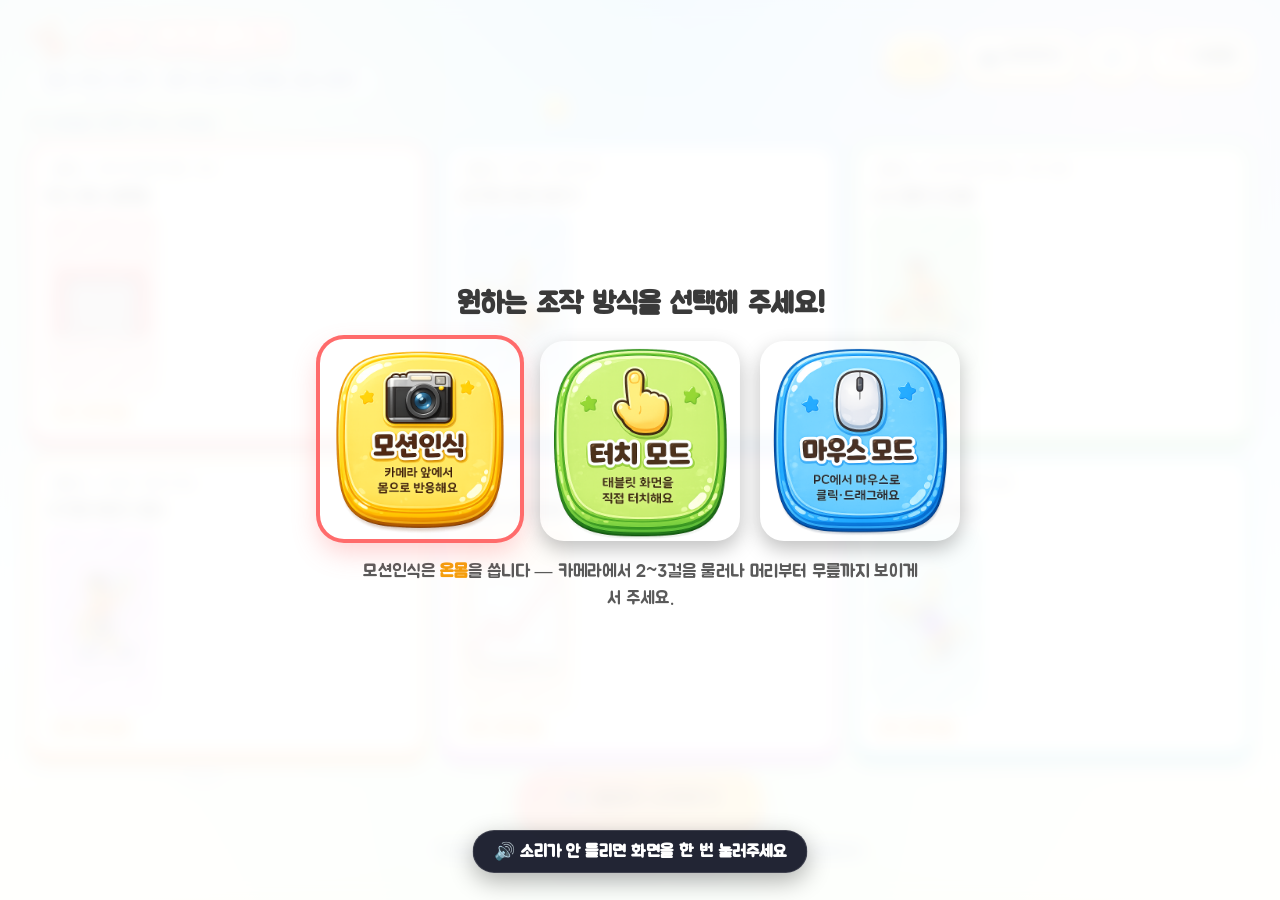
==== commit 86674622: "카드 색 6종 분리, 공유용 메타 태그, 이미지 에셋 제작 가이드 추가 - LANE_COLORS가 5색이라 종목 1과 6이 같은 빨강이었다. 6색 목록을 따로 뒀다. - og:im" ====
--- a/index.html
+++ b/index.html
@@ -3,7 +3,17 @@
 <head>
 <meta charset="UTF-8">
 <meta name="viewport" content="width=device-width, initial-scale=1, maximum-scale=1, user-scalable=no, viewport-fit=cover">
-<title>수학 체육올림픽</title>
+<title>수학 체육올림픽 · 초등 4학년 2학기</title>
+<meta name="description" content="초등 4학년 2학기 수학 × 체육 융합. 온몸으로 즐기는 모션인식 수학 게임 6종목.">
+<!-- 아래 두 그림은 아직 없다. assets/에 파일만 넣으면 바로 동작한다(없어도 페이지는 정상). -->
+<link rel="icon" href="assets/favicon.png" type="image/png">
+<link rel="apple-touch-icon" href="assets/favicon.png">
+<meta property="og:type" content="website">
+<meta property="og:title" content="수학 체육올림픽 · 초등 4학년 2학기">
+<meta property="og:description" content="온몸으로 즐기는 모션인식 수학 게임 6종목 — 동작 도전 &amp; 영역형 경쟁">
+<meta property="og:image" content="https://motion-math-olympics-4th.vercel.app/assets/og-image.png">
+<meta property="og:url" content="https://motion-math-olympics-4th.vercel.app/">
+<meta name="twitter:card" content="summary_large_image">
 <link rel="stylesheet" href="css/jua.css">
 <link rel="stylesheet" href="css/style.css?v=4">
 </head>
@@ -73,7 +83,7 @@
 
 <script type="module">
 import { HighScore, InputMode, FileAudioLoop, showSoundHint } from "./js/engine.js?v=2";
-import { LANE_COLORS } from "./js/cute.js?v=4";
+import { CUTE } from "./js/cute.js?v=4";
 import { Coins } from "./js/party.js?v=1";
 
 document.getElementById("coinBadge").textContent = `🪙 ${Coins.get()}`;
@@ -92,6 +102,9 @@
   { id: "g6", emoji: "🤸‍♀️", title: "종목 6", sub: "다각형 · 매트 체조", name: "다각형 매트 체조", href: "games/u6-polygon.html", thumb: "assets/thumb6.png" },
 ];
 
+// 종목이 6개인데 LANE_COLORS는 5색이라 1번과 6번이 같은 색이 됐다. 6색을 따로 둔다.
+const CARD_COLORS = [CUTE.red, CUTE.blue, CUTE.green, CUTE.purple, CUTE.orange, CUTE.cyan];
+
 function goToGame(href) { bgm.stop(); location.href = href; }
 
 let goldCount = 0;
@@ -99,7 +112,7 @@
 UNITS.forEach((u) => {
   const card = document.createElement("button");
   card.className = "card";
-  card.style.setProperty("--card-color", LANE_COLORS[UNITS.indexOf(u) % LANE_COLORS.length]);
+  card.style.setProperty("--card-color", CARD_COLORS[UNITS.indexOf(u)]);
   const best = HighScore.get(u.id);
   const isGold = !!(best && best.label && best.label.startsWith("🥇"));
   if (isGold) { goldCount++; card.classList.add("gold-clear"); }
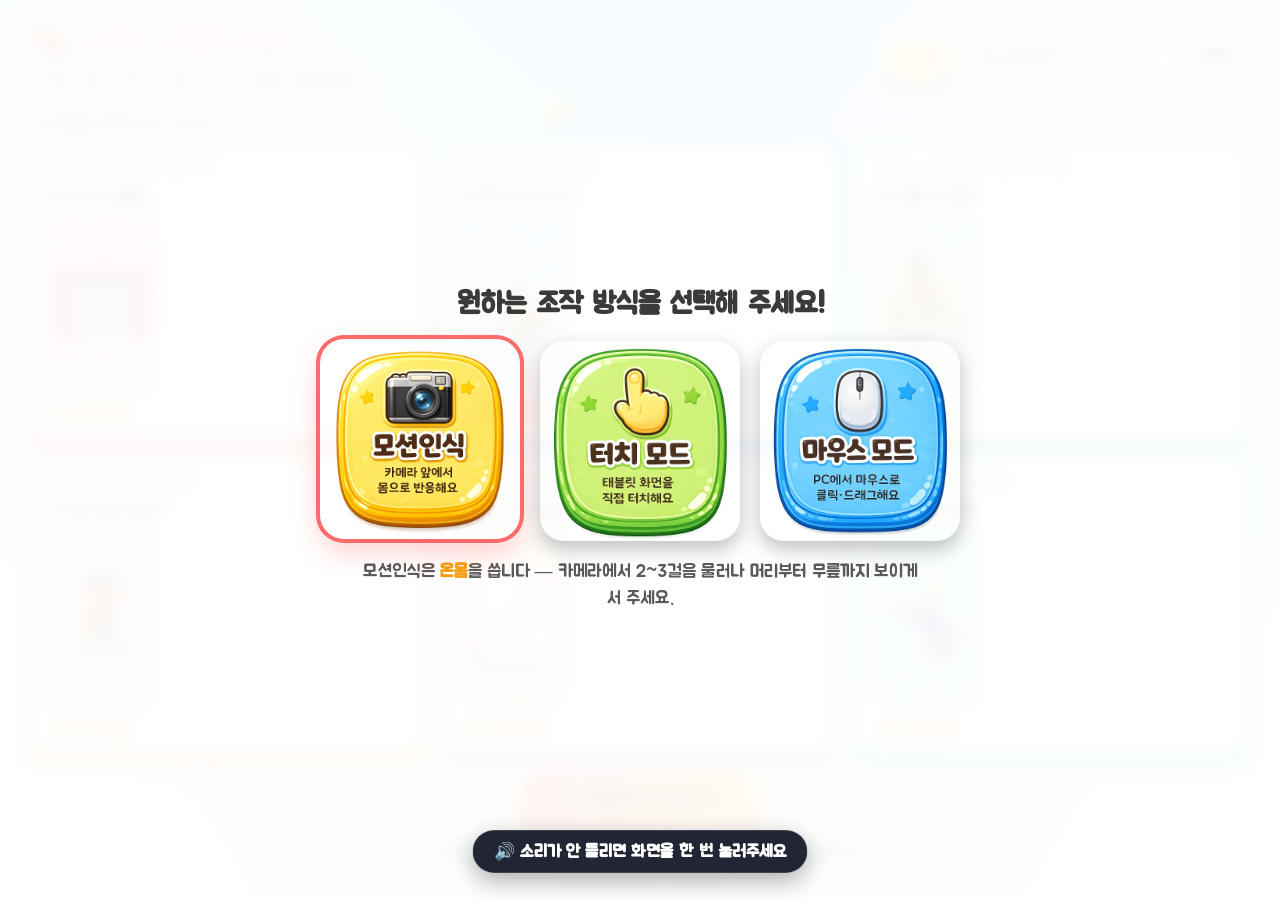
==== commit 6a7ce5cb: "종목 4를 「사각형 대형 만들기」로 새로 만듦 기존 「뒤집기 패스」는 뼈대가 잘못 짜여 있었다. 사각형의 성질은 조각을 고르는 앞 2초에만 쓰이고, 나머지 시간은 각도 맞추기였다." ====
--- a/index.html
+++ b/index.html
@@ -97,7 +97,7 @@
   { id: "g1", emoji: "🥅", title: "종목 1", sub: "분수의 덧셈과 뺄셈 · 패스", name: "분수 패스 골든골", href: "games/u1-fraction.html", thumb: "assets/thumb1.png" },
   { id: "g2", emoji: "🤸", title: "종목 2", sub: "삼각형 · 균형 도전", name: "삼각형 균형 버티기", href: "games/u2-triangle.html", thumb: "assets/thumb2.png" },
   { id: "g3", emoji: "⛹️", title: "종목 3", sub: "소수의 덧셈과 뺄셈 · 공간 침범", name: "소수 돌파 드리블", href: "games/u3-decimal.html", thumb: "assets/thumb3.png" },
-  { id: "g4", emoji: "🤾", title: "종목 4", sub: "사각형 · 뒤집기 패스", name: "사각형 뒤집기 패스", href: "games/u4-quad.html", thumb: "assets/thumb4.png" },
+  { id: "g4", emoji: "🤾", title: "종목 4", sub: "사각형 · 대형 만들기", name: "사각형 대형 만들기", href: "games/u4-quad.html", thumb: "assets/thumb4.png" },
   { id: "g5", emoji: "📈", title: "종목 5", sub: "꺾은선그래프 · 경기 흐름", name: "꺾은선 스코어보드", href: "games/u5-linegraph.html", thumb: "assets/thumb5.png" },
   { id: "g6", emoji: "🤸‍♀️", title: "종목 6", sub: "다각형 · 매트 체조", name: "다각형 매트 체조", href: "games/u6-polygon.html", thumb: "assets/thumb6.png" },
 ];
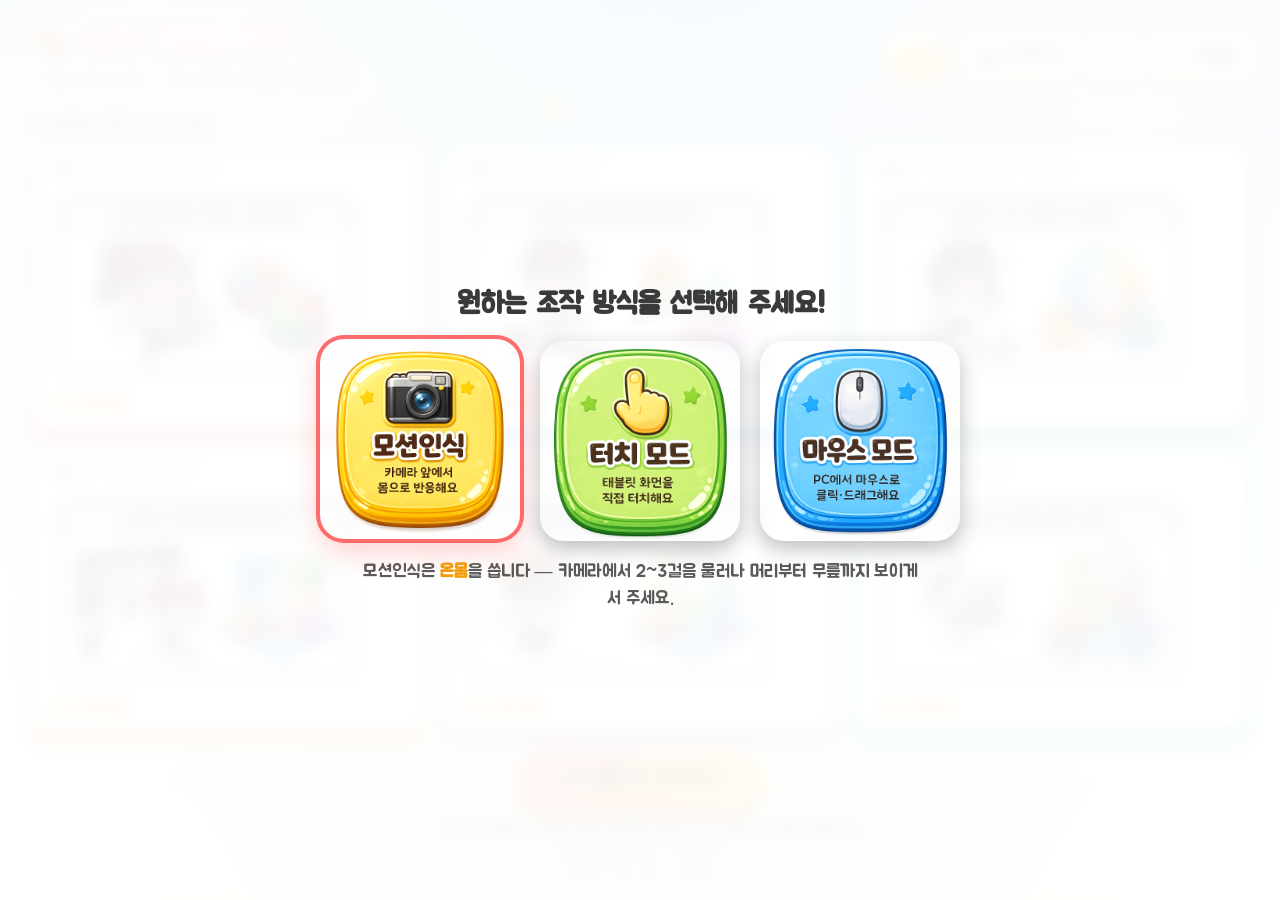
==== commit 494c8c66: "랜딩 페이지 크레딧에 제작자 표기 추가 Co-Authored-By: Claude Haiku 4.5 <noreply@anthropic.com>" ====
--- a/index.html
+++ b/index.html
@@ -51,6 +51,7 @@
 
   <div class="footer">📄 개인정보 처리방침 · 카메라 영상은 저장되지 않아요 (녹화 영상은 기기에만 저장됩니다)</div>
   <div class="credit">경북수학교육교사연구회 -수(數)다방-</div>
+  <div class="credit">만든 사람: 경북 소천초 교사 이응석</div>
 </div>
 
 <div class="overlay-panel" id="modePanel" style="display:none;position:fixed;">
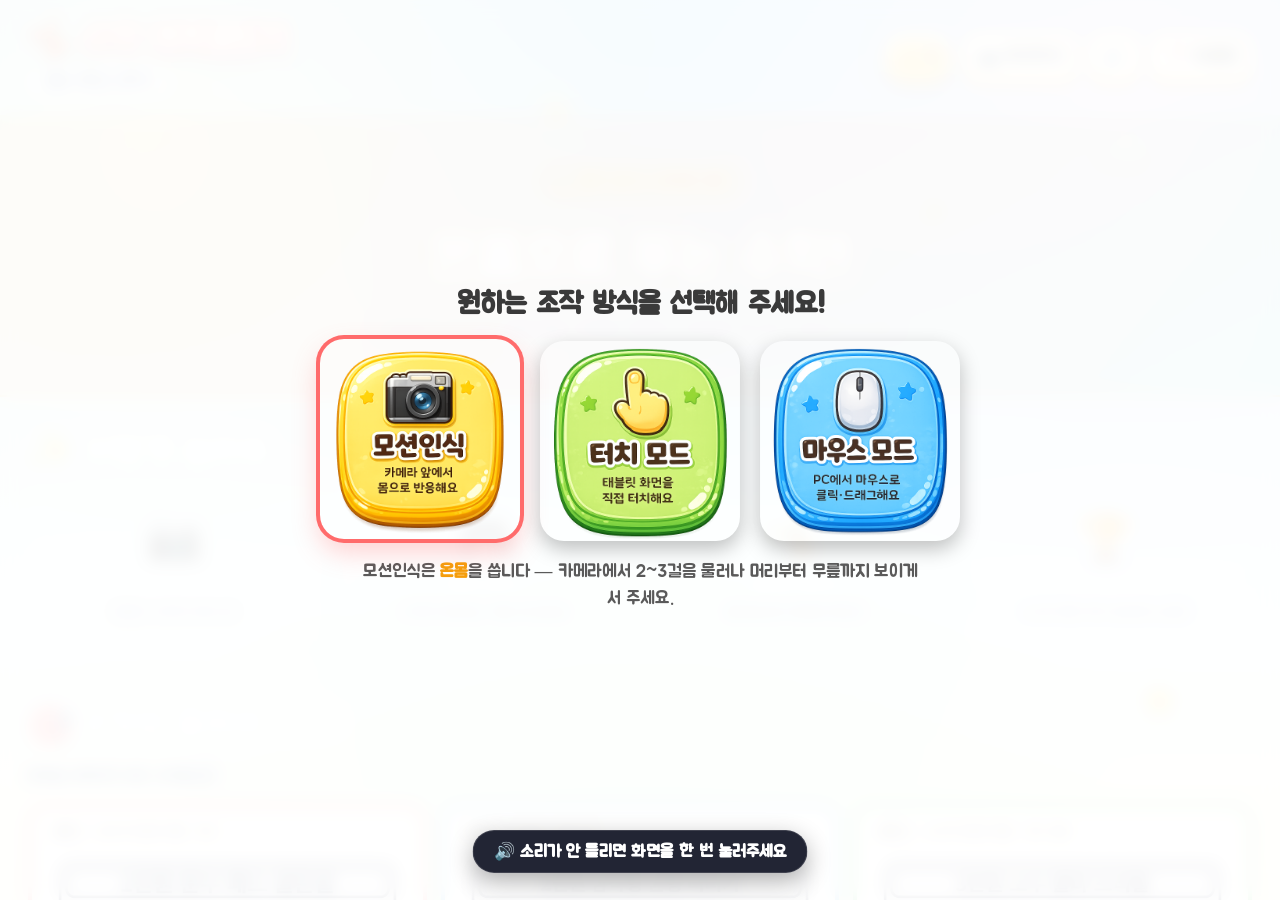
==== commit 6df04b8d: "랜딩페이지 고도화: 배너 · 피처 · 섹션 구조 추가 - 대형 hero 배너 섹션 추가 (그라데이션, 큰 제목) - "이렇게 놀아요" 4단계 피처 카드 섹션 - 종목 선택 섹션으로" ====
--- a/index.html
+++ b/index.html
@@ -29,10 +29,11 @@
 </div>
 
 <div class="menu-wrap">
+  <!-- 헤더 + 컨트롤 -->
   <div class="menu-header">
     <div>
       <h1>🤸 수학 체육올림픽</h1>
-      <div class="sub">초등 4학년 2학기 · 동작 도전 &amp; 영역형 경쟁 6종목</div>
+      <div class="sub">초등 4학년 2학기</div>
     </div>
     <div class="actions">
       <span class="coin-badge" id="coinBadge">🪙 0</span>
@@ -42,16 +43,59 @@
     </div>
   </div>
 
-  <div class="section-label">🎮 종목을 고르면 바로 시작해요</div>
-  <div class="grid" id="grid"></div>
-
-  <div class="start-cta-row">
-    <button class="start-cta" id="randomStartBtn">🎮 올림픽 시작하기</button>
-  </div>
-
-  <div class="footer">📄 개인정보 처리방침 · 카메라 영상은 저장되지 않아요 (녹화 영상은 기기에만 저장됩니다)</div>
-  <div class="credit">경북수학교육교사연구회 -수(數)다방-</div>
-  <div class="credit">만든 사람: 경북 소천초 교사 이응석</div>
+  <!-- 대형 배너 섹션 -->
+  <section class="hero-banner">
+    <div class="hero-content">
+      <div class="hero-badge">🏅 동작 도전 &amp; 영역형 경쟁</div>
+      <h2 class="hero-title">온몸으로 푸는 수학!</h2>
+      <p class="hero-desc">6종목의 신나는 게임으로 4학년 2학기 수학을 완전히 정복해 보세요.</p>
+    </div>
+  </section>
+
+  <!-- 소개 섹션 -->
+  <section class="features-section">
+    <h3 class="section-title">✨ 이렇게 놀아요</h3>
+    <div class="features-grid">
+      <div class="feature-card">
+        <div class="feature-icon">📷</div>
+        <h4>카메라 켜기</h4>
+        <p>웹캠만 있으면 준비 끝!</p>
+      </div>
+      <div class="feature-card">
+        <div class="feature-icon">🎮</div>
+        <h4>종목 고르기</h4>
+        <p>6개의 재미있는 게임 중 골라요</p>
+      </div>
+      <div class="feature-card">
+        <div class="feature-icon">🤸</div>
+        <h4>몸으로 답하기</h4>
+        <p>움직임으로 문제를 풀어요</p>
+      </div>
+      <div class="feature-card">
+        <div class="feature-icon">🏆</div>
+        <h4>메달 획득!</h4>
+        <p>60초 동안 최고 점수를 노려요</p>
+      </div>
+    </div>
+  </section>
+
+  <!-- 종목 선택 섹션 -->
+  <section class="games-section">
+    <h3 class="section-title">🎯 6가지 종목에 도전!</h3>
+    <div class="section-label">종목을 선택하면 바로 시작됩니다</div>
+    <div class="grid" id="grid"></div>
+
+    <div class="start-cta-row">
+      <button class="start-cta" id="randomStartBtn">🎲 랜덤 게임 시작하기</button>
+    </div>
+  </section>
+
+  <!-- 푸터 -->
+  <footer class="footer-section">
+    <div class="footer">📄 개인정보 처리방침 · 카메라 영상은 저장되지 않아요 (녹화 영상은 기기에만 저장됩니다)</div>
+    <div class="credit">경북수학교육교사연구회 -수(數)다방-</div>
+    <div class="credit">만든 사람: 경북 소천초 교사 이응석</div>
+  </footer>
 </div>
 
 <div class="overlay-panel" id="modePanel" style="display:none;position:fixed;">
--- a/css/style.css
+++ b/css/style.css
@@ -35,7 +35,7 @@
 .menu-wrap{
   width:100%;height:100%;max-width:1700px;margin:0 auto;
   display:flex;flex-direction:column;
-  padding:clamp(10px, 2vh, 18px) clamp(14px, 3vw, 28px);
+  padding:0;
   position:relative;z-index:1;
   overflow-y:auto;touch-action:pan-y; /* 세로모드 등 콘텐츠가 화면보다 길어지면 내부 스크롤 허용 */
   background:
@@ -45,7 +45,11 @@
 }
 .menu-header{
   display:flex;align-items:center;justify-content:space-between;flex-wrap:wrap;
-  gap:8px;margin-bottom:clamp(6px, 1.5vh, 14px);
+  gap:8px;
+  padding:clamp(10px, 2vh, 18px) clamp(14px, 3vw, 28px);
+  background:linear-gradient(160deg,#ffffff14,#ffffff05);
+  backdrop-filter:blur(14px);
+  border-bottom:1px solid #ffffff22;
 }
 .menu-header h1{
   font-size:clamp(1.2rem, 1.6vw + 1rem, 1.9rem);margin:0;display:flex;align-items:center;gap:10px;
@@ -61,6 +65,66 @@
   display:inline-flex;align-items:center;justify-content:center;gap:4px;
 }
 .icon-btn:active{transform:scale(0.96);}
+
+/* ---------- 섹션 레이아웃 ---------- */
+section{padding:clamp(20px, 4vh, 32px) clamp(14px, 3vw, 28px);}
+
+.hero-banner{
+  background:linear-gradient(135deg, #f59e0b44 0%, #ff572244 50%, #06d6a044 100%);
+  border-bottom:2px solid #f59e0b88;
+  text-align:center;padding:clamp(28px, 6vh, 48px) clamp(14px, 3vw, 28px) !important;
+}
+.hero-badge{
+  display:inline-block;
+  background:#f59e0b33;border:2px solid #f59e0b88;border-radius:20px;
+  padding:8px 16px;color:#f59e0b;font-weight:700;
+  font-size:clamp(0.7rem, 0.6vw + 0.5rem, 0.85rem);margin-bottom:12px;
+}
+.hero-title{
+  font-size:clamp(2rem, 5vw + 0.5rem, 3.2rem);font-weight:900;
+  margin:12px 0;color:var(--text);
+  text-shadow:0 0 20px #f59e0b77, 0 2px 0 #00000066;
+}
+.hero-desc{
+  font-size:clamp(0.95rem, 1vw + 0.6rem, 1.15rem);color:var(--muted);
+  max-width:600px;margin:16px auto 0;line-height:1.6;
+}
+
+.section-title{
+  font-size:clamp(1.4rem, 2.5vw + 0.8rem, 2rem);font-weight:900;
+  margin:0 0 clamp(12px, 2vh, 20px);color:var(--text);
+}
+
+.features-section{background:#ffffff05;}
+.features-grid{
+  display:grid;grid-template-columns:repeat(auto-fit, minmax(140px, 1fr));gap:clamp(12px, 2vw, 18px);
+}
+.feature-card{
+  background:linear-gradient(160deg,#ffffff1c,#ffffff08);border-radius:16px;
+  border:1px solid #ffffff22;padding:clamp(14px, 2vh, 20px);text-align:center;
+  transition:transform .2s, box-shadow .2s;
+}
+.feature-card:active{transform:scale(0.96);}
+@media (hover:hover) and (pointer:fine){
+  .feature-card:hover{transform:translateY(-2px);box-shadow:0 8px 20px #00000030;}
+}
+.feature-icon{font-size:clamp(2rem, 5vmin, 2.8rem);margin-bottom:8px;}
+.feature-card h4{margin:8px 0 6px;font-size:clamp(0.8rem, 0.7vw + 0.55rem, 0.95rem);font-weight:800;}
+.feature-card p{margin:0;font-size:clamp(0.7rem, 0.6vw + 0.48rem, 0.82rem);color:var(--muted);}
+
+.games-section{background:linear-gradient(160deg,#ffffff08,#ffffff03);}
+.games-section .section-label{
+  color:var(--muted);font-size:clamp(0.68rem, 0.6vw + 0.5rem, 0.78rem);font-weight:700;
+  letter-spacing:1px;text-transform:none;
+  margin:clamp(3px, 1vh, 6px) 0 clamp(12px, 2vh, 18px);
+}
+
+.footer-section{
+  padding:clamp(16px, 3vh, 24px) clamp(14px, 3vw, 28px);
+  background:linear-gradient(180deg, transparent, #00000020);
+  border-top:1px solid #ffffff22;
+  text-align:center;
+}
 
 .section-label{
   color:var(--muted);font-size:clamp(0.68rem, 0.6vw + 0.5rem, 0.78rem);font-weight:700;letter-spacing:1px;
@@ -108,7 +172,9 @@
 /* 중단: 썸네일 이미지 — object-fit:contain으로 잘림 없이 전체가 보이도록 */
 .card-thumb{
   flex:1;min-height:0;display:flex;align-items:center;justify-content:center;
-  background:#ffffff0a;border-radius:14px;overflow:hidden;padding:4px;
+  background:color-mix(in srgb, var(--card-color) 10%, transparent);
+  border-radius:14px;overflow:hidden;padding:4px;
+  box-shadow:inset 0 2px 6px rgba(0, 0, 0, 0.1);
 }
 .card-thumb img{width:100%;height:100%;object-fit:contain;display:block;}
 /* 썸네일 PNG가 아직 없을 때(추후 제작 예정) 자동 대체되는 이모지 플레이스홀더 */
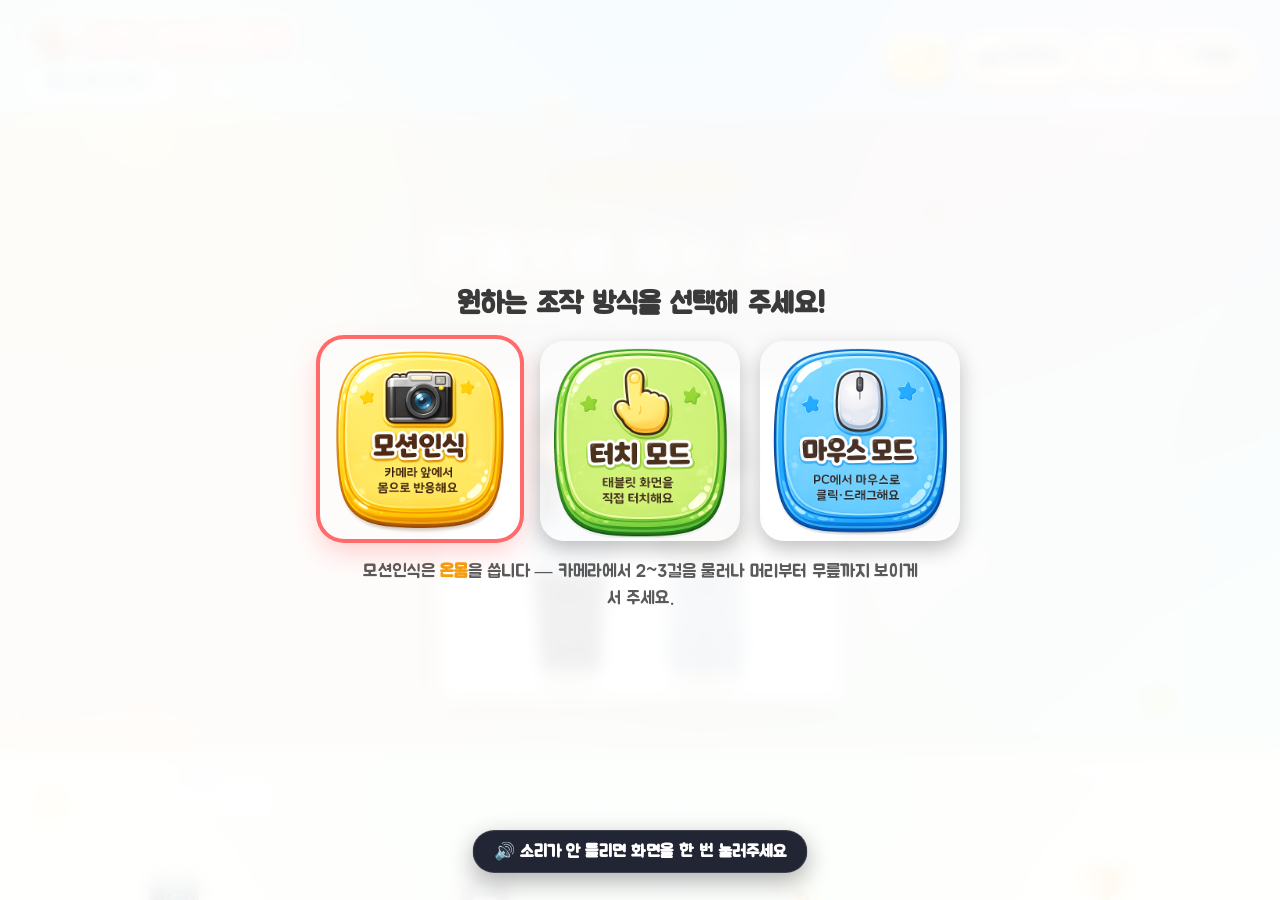
==== commit b1a154fb: "메인화면에 학생 캐릭터 이미지 추가 - assets/characters.png 추가 (학생 일러스트) - 배너 섹션에 캐릭터 이미지 표시 - drop-shadow 효과로 입체감 추" ====
--- a/index.html
+++ b/index.html
@@ -49,6 +49,9 @@
       <div class="hero-badge">🏅 동작 도전 &amp; 영역형 경쟁</div>
       <h2 class="hero-title">온몸으로 푸는 수학!</h2>
       <p class="hero-desc">6종목의 신나는 게임으로 4학년 2학기 수학을 완전히 정복해 보세요.</p>
+      <div class="hero-characters">
+        <img src="assets/characters.png" alt="올림픽에 참여하는 학생들" loading="lazy">
+      </div>
     </div>
   </section>
 
--- a/css/style.css
+++ b/css/style.css
@@ -88,6 +88,14 @@
 .hero-desc{
   font-size:clamp(0.95rem, 1vw + 0.6rem, 1.15rem);color:var(--muted);
   max-width:600px;margin:16px auto 0;line-height:1.6;
+}
+.hero-characters{
+  margin-top:clamp(20px, 4vh, 32px);
+  display:flex;justify-content:center;
+}
+.hero-characters img{
+  max-width:min(400px, 90vw);height:auto;
+  filter:drop-shadow(0 8px 16px rgba(0,0,0,0.2));
 }
 
 .section-title{
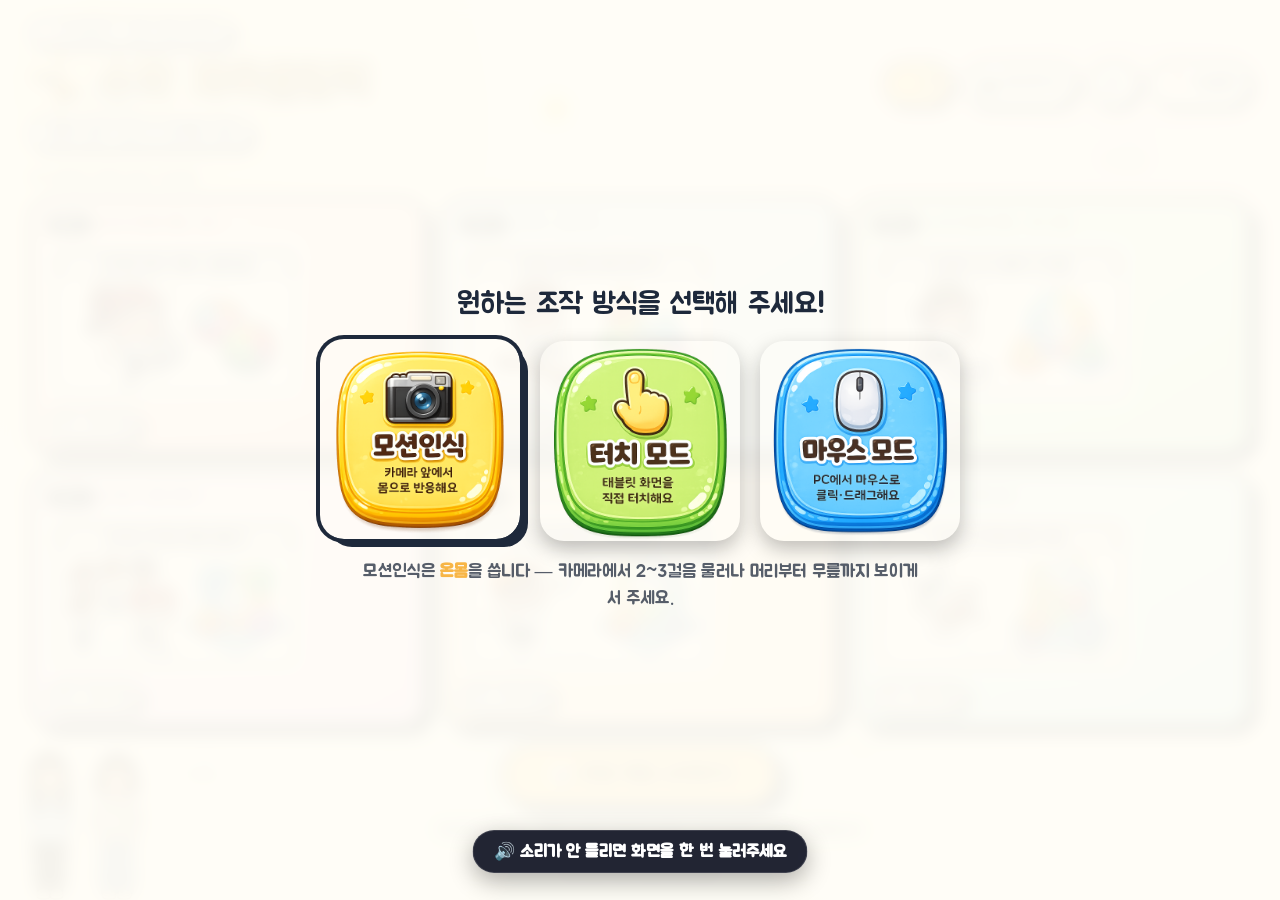
==== commit 5fd3b99b: "랜딩·결과화면을 2학년판 스타일로 통일 첫 화면에 종목 카드가 하나도 안 보이고(히어로 배너가 세로를 전부 차지), 학생 그림에 흰 배경이 그대로 붙어 있어 미완성으로 보이던 문제" ====
--- a/index.html
+++ b/index.html
@@ -15,7 +15,7 @@
 <meta property="og:url" content="https://motion-math-olympics-4th.vercel.app/">
 <meta name="twitter:card" content="summary_large_image">
 <link rel="stylesheet" href="css/jua.css">
-<link rel="stylesheet" href="css/style.css?v=4">
+<link rel="stylesheet" href="css/style.css?v=5">
 </head>
 <body class="landing">
 
@@ -26,14 +26,21 @@
   <span class="star1">⭐</span>
   <span class="star2">✨</span>
   <span class="star3">⭐</span>
+  <span class="sym s1">π</span>
+  <span class="sym s2">＋</span>
+  <span class="sym s3">×</span>
+  <span class="sym s4">％</span>
+  <span class="sym s5">＝</span>
+  <span class="sym s6">÷</span>
+  <img class="students" src="assets/students.png" alt="">
 </div>
 
 <div class="menu-wrap">
-  <!-- 헤더 + 컨트롤 -->
   <div class="menu-header">
-    <div>
+    <div class="title-block">
+      <div class="eyebrow"><span class="live-dot"></span>AI 모션인식 · 초등 4학년 2학기</div>
       <h1>🤸 수학 체육올림픽</h1>
-      <div class="sub">초등 4학년 2학기</div>
+      <div class="sub">6종목 동작 도전 &amp; 영역형 경쟁</div>
     </div>
     <div class="actions">
       <span class="coin-badge" id="coinBadge">🪙 0</span>
@@ -43,62 +50,16 @@
     </div>
   </div>
 
-  <!-- 대형 배너 섹션 -->
-  <section class="hero-banner">
-    <div class="hero-content">
-      <div class="hero-badge">🏅 동작 도전 &amp; 영역형 경쟁</div>
-      <h2 class="hero-title">온몸으로 푸는 수학!</h2>
-      <p class="hero-desc">6종목의 신나는 게임으로 4학년 2학기 수학을 완전히 정복해 보세요.</p>
-      <div class="hero-characters">
-        <img src="assets/characters.png" alt="올림픽에 참여하는 학생들" loading="lazy">
-      </div>
-    </div>
-  </section>
-
-  <!-- 소개 섹션 -->
-  <section class="features-section">
-    <h3 class="section-title">✨ 이렇게 놀아요</h3>
-    <div class="features-grid">
-      <div class="feature-card">
-        <div class="feature-icon">📷</div>
-        <h4>카메라 켜기</h4>
-        <p>웹캠만 있으면 준비 끝!</p>
-      </div>
-      <div class="feature-card">
-        <div class="feature-icon">🎮</div>
-        <h4>종목 고르기</h4>
-        <p>6개의 재미있는 게임 중 골라요</p>
-      </div>
-      <div class="feature-card">
-        <div class="feature-icon">🤸</div>
-        <h4>몸으로 답하기</h4>
-        <p>움직임으로 문제를 풀어요</p>
-      </div>
-      <div class="feature-card">
-        <div class="feature-icon">🏆</div>
-        <h4>메달 획득!</h4>
-        <p>60초 동안 최고 점수를 노려요</p>
-      </div>
-    </div>
-  </section>
-
-  <!-- 종목 선택 섹션 -->
-  <section class="games-section">
-    <h3 class="section-title">🎯 6가지 종목에 도전!</h3>
-    <div class="section-label">종목을 선택하면 바로 시작됩니다</div>
-    <div class="grid" id="grid"></div>
-
-    <div class="start-cta-row">
-      <button class="start-cta" id="randomStartBtn">🎲 랜덤 게임 시작하기</button>
-    </div>
-  </section>
-
-  <!-- 푸터 -->
-  <footer class="footer-section">
-    <div class="footer">📄 개인정보 처리방침 · 카메라 영상은 저장되지 않아요 (녹화 영상은 기기에만 저장됩니다)</div>
-    <div class="credit">경북수학교육교사연구회 -수(數)다방-</div>
-    <div class="credit">만든 사람: 경북 소천초 교사 이응석</div>
-  </footer>
+  <div class="section-label">🎮 종목을 고르면 바로 시작해요</div>
+  <div class="grid" id="grid"></div>
+
+  <div class="start-cta-row">
+    <button class="start-cta" id="randomStartBtn">🎲 랜덤 게임 시작하기</button>
+  </div>
+
+  <div class="footer">📄 개인정보 처리방침 · 카메라 영상은 저장되지 않아요 (녹화 영상은 기기에만 저장됩니다)</div>
+  <div class="credit">경북수학교육교사연구회 -수(數)다방-</div>
+  <div class="credit">만든 사람: 경북 소천초 교사 이응석</div>
 </div>
 
 <div class="overlay-panel" id="modePanel" style="display:none;position:fixed;">
--- a/css/style.css
+++ b/css/style.css
@@ -35,7 +35,7 @@
 .menu-wrap{
   width:100%;height:100%;max-width:1700px;margin:0 auto;
   display:flex;flex-direction:column;
-  padding:0;
+  padding:clamp(10px, 2vh, 18px) clamp(14px, 3vw, 28px);
   position:relative;z-index:1;
   overflow-y:auto;touch-action:pan-y; /* 세로모드 등 콘텐츠가 화면보다 길어지면 내부 스크롤 허용 */
   background:
@@ -65,74 +65,6 @@
   display:inline-flex;align-items:center;justify-content:center;gap:4px;
 }
 .icon-btn:active{transform:scale(0.96);}
-
-/* ---------- 섹션 레이아웃 ---------- */
-section{padding:clamp(20px, 4vh, 32px) clamp(14px, 3vw, 28px);}
-
-.hero-banner{
-  background:linear-gradient(135deg, #f59e0b44 0%, #ff572244 50%, #06d6a044 100%);
-  border-bottom:2px solid #f59e0b88;
-  text-align:center;padding:clamp(28px, 6vh, 48px) clamp(14px, 3vw, 28px) !important;
-}
-.hero-badge{
-  display:inline-block;
-  background:#f59e0b33;border:2px solid #f59e0b88;border-radius:20px;
-  padding:8px 16px;color:#f59e0b;font-weight:700;
-  font-size:clamp(0.7rem, 0.6vw + 0.5rem, 0.85rem);margin-bottom:12px;
-}
-.hero-title{
-  font-size:clamp(2rem, 5vw + 0.5rem, 3.2rem);font-weight:900;
-  margin:12px 0;color:var(--text);
-  text-shadow:0 0 20px #f59e0b77, 0 2px 0 #00000066;
-}
-.hero-desc{
-  font-size:clamp(0.95rem, 1vw + 0.6rem, 1.15rem);color:var(--muted);
-  max-width:600px;margin:16px auto 0;line-height:1.6;
-}
-.hero-characters{
-  margin-top:clamp(20px, 4vh, 32px);
-  display:flex;justify-content:center;
-}
-.hero-characters img{
-  max-width:min(400px, 90vw);height:auto;
-  filter:drop-shadow(0 8px 16px rgba(0,0,0,0.2));
-}
-
-.section-title{
-  font-size:clamp(1.4rem, 2.5vw + 0.8rem, 2rem);font-weight:900;
-  margin:0 0 clamp(12px, 2vh, 20px);color:var(--text);
-}
-
-.features-section{background:#ffffff05;}
-.features-grid{
-  display:grid;grid-template-columns:repeat(auto-fit, minmax(140px, 1fr));gap:clamp(12px, 2vw, 18px);
-}
-.feature-card{
-  background:linear-gradient(160deg,#ffffff1c,#ffffff08);border-radius:16px;
-  border:1px solid #ffffff22;padding:clamp(14px, 2vh, 20px);text-align:center;
-  transition:transform .2s, box-shadow .2s;
-}
-.feature-card:active{transform:scale(0.96);}
-@media (hover:hover) and (pointer:fine){
-  .feature-card:hover{transform:translateY(-2px);box-shadow:0 8px 20px #00000030;}
-}
-.feature-icon{font-size:clamp(2rem, 5vmin, 2.8rem);margin-bottom:8px;}
-.feature-card h4{margin:8px 0 6px;font-size:clamp(0.8rem, 0.7vw + 0.55rem, 0.95rem);font-weight:800;}
-.feature-card p{margin:0;font-size:clamp(0.7rem, 0.6vw + 0.48rem, 0.82rem);color:var(--muted);}
-
-.games-section{background:linear-gradient(160deg,#ffffff08,#ffffff03);}
-.games-section .section-label{
-  color:var(--muted);font-size:clamp(0.68rem, 0.6vw + 0.5rem, 0.78rem);font-weight:700;
-  letter-spacing:1px;text-transform:none;
-  margin:clamp(3px, 1vh, 6px) 0 clamp(12px, 2vh, 18px);
-}
-
-.footer-section{
-  padding:clamp(16px, 3vh, 24px) clamp(14px, 3vw, 28px);
-  background:linear-gradient(180deg, transparent, #00000020);
-  border-top:1px solid #ffffff22;
-  text-align:center;
-}
 
 .section-label{
   color:var(--muted);font-size:clamp(0.68rem, 0.6vw + 0.5rem, 0.78rem);font-weight:700;letter-spacing:1px;
@@ -414,16 +346,31 @@
 .gesture-btn:active{transform:scale(0.92);border-color:var(--accent2);}
 
 /* ================================================================
-   랜딩(시작) 화면 전용 — 닌텐도 타이틀 화면풍 밝고 귀여운 테마
+   랜딩(시작) 화면 전용 — 크림색 종이 바탕 + 진한 남색 외곽선 +
+   번지지 않는 "하드 오프셋 섀도우". 스티커를 붙여둔 듯한 콘솔 게임 UI 느낌
    (게임 플레이 화면은 카메라 대비를 위해 어두운 테마를 그대로 유지)
    ================================================================ */
 body.landing{
+  --ink:#1e293b;                    /* 글자·테두리·그림자 공통 남색 */
+  --paper:#fffdf7;                  /* 종이 바탕 */
+  --hard:8px 8px 0 var(--ink);      /* 카드용 */
+  --hard-sm:5px 5px 0 var(--ink);   /* 버튼용 */
+  --hard-xs:3px 3px 0 var(--ink);   /* 배지·기록칸용 */
   background:
-    radial-gradient(circle at 12% 15%, #fff9c4cc, transparent 40%),
-    radial-gradient(circle at 88% 12%, #ffd6ecc0, transparent 38%),
-    radial-gradient(circle at 50% 105%, #c8f7d1, transparent 45%),
-    linear-gradient(180deg, #6ec3f4 0%, #9adcf9 30%, #dff5ff 62%, #fff7d6 100%);
-}
+    radial-gradient(circle at 12% 14%, #fff3c4aa, transparent 34%),
+    radial-gradient(circle at 88% 10%, #ffe0ee99, transparent 32%),
+    radial-gradient(circle at 50% 104%, #d4f5dd99, transparent 40%),
+    var(--paper);
+}
+/* 제목·버튼 등 UI 텍스트는 둥근 손글씨체(주아)로 — 폰트가 없으면 기존 스택으로 폴백 */
+body.landing h1, body.landing .eyebrow, body.landing .sub,
+body.landing .icon-btn, body.landing .start-cta, body.landing .section-label,
+body.landing .card-name, body.landing .card-badge, body.landing .card-subject,
+body.landing .card-foot, body.landing .coin-badge, body.landing .overlay-panel h2{
+  font-family:"Jua","Pretendard","Apple SD Gothic Neo",sans-serif;
+  font-weight:400;
+}
+
 .landing-decor{
   position:fixed;inset:0;z-index:0;pointer-events:none;overflow:hidden;
 }
@@ -437,75 +384,162 @@
 .landing-decor .star1{top:10%;left:42%;font-size:1.6rem;animation:twinkle 2.4s ease-in-out infinite;}
 .landing-decor .star2{top:22%;right:26%;font-size:1.3rem;animation:twinkle 3.1s ease-in-out infinite .5s;}
 .landing-decor .star3{bottom:20%;right:8%;font-size:1.7rem;animation:twinkle 2.7s ease-in-out infinite 1s;}
+/* 우리 반 학생 캐릭터 — 원본 비율 그대로(높이만 지정, width:auto) 화면 왼쪽 아래에 세워둔다.
+   장식 레이어(z-index:0)라 카드 뒤에 깔리고 레이아웃을 밀지 않는다. */
+.landing-decor .students{
+  position:absolute;left:clamp(4px, 2vw, 40px);bottom:0;
+  height:clamp(92px, 17vh, 150px);width:auto;
+  opacity:0.95;filter:drop-shadow(0 6px 10px #00000020);
+  animation:studentsBob 4.5s ease-in-out infinite;
+}
+/* 배경에 아주 옅게 깔리는 수학 기호 — 종이에 연하게 인쇄된 느낌 */
+.landing-decor .sym{
+  font-family:"Jua","Pretendard",sans-serif;
+  color:#1e293b;opacity:0.09;font-weight:400;filter:none;
+}
+.landing-decor .s1{top:30%;left:5%;font-size:clamp(3rem,7vw,6rem);}
+.landing-decor .s2{top:64%;left:24%;font-size:clamp(2.2rem,5vw,4.2rem);}
+.landing-decor .s3{top:20%;right:20%;font-size:clamp(2.4rem,5.5vw,4.6rem);}
+.landing-decor .s4{top:48%;right:4%;font-size:clamp(3rem,6.5vw,5.6rem);}
+.landing-decor .s5{top:78%;right:30%;font-size:clamp(2.2rem,5vw,4rem);}
+.landing-decor .s6{top:8%;left:32%;font-size:clamp(2rem,4.5vw,3.6rem);}
+@keyframes studentsBob{0%,100%{transform:translateY(0);}50%{transform:translateY(-6px);}}
 @keyframes cloudFloat{0%,100%{transform:translateX(0) translateY(0);}50%{transform:translateX(24px) translateY(-10px);}}
 @keyframes twinkle{0%,100%{opacity:0.35;transform:scale(0.9);}50%{opacity:1;transform:scale(1.15);}}
 /* 세로 폭이 짧은 화면에서는 장식 요소가 카드와 겹쳐 어지러워 보이지 않도록 옅게 */
 @media (max-height:440px){
   .landing-decor{opacity:0.5;}
+  .landing-decor .students{display:none;} /* 세로가 짧으면 카드와 겹치므로 숨김 */
+}
+/* 세로모드(휴대폰)에서는 카드가 아래까지 꽉 차므로 학생 캐릭터를 숨긴다 */
+@media (orientation:portrait){
+  .landing-decor .students{display:none;}
 }
 
 body.landing .menu-wrap{background:none;}
 
+/* 헤더 띠(반투명 바)는 랜딩에서 걷어내고, 종이 위에 바로 얹힌 것처럼 보이게 한다 */
+body.landing .menu-header{
+  position:relative;
+  background:none;backdrop-filter:none;border-bottom:0;
+  padding:0;margin-bottom:clamp(6px, 1.5vh, 14px);
+}
+body.landing .menu-header::before{
+  content:"";position:absolute;left:-10px;top:50%;width:150px;height:150px;
+  transform:translateY(-50%);z-index:-1;border-radius:50%;pointer-events:none;
+  background:repeating-conic-gradient(from 0deg, #ffd16644 0deg 8deg, transparent 8deg 16deg);
+  animation:burstSpin 20s linear infinite;
+}
+@keyframes burstSpin{to{transform:translateY(-50%) rotate(360deg);}}
+/* 타이틀 위 작은 알약 배지 — 지금 무엇을 하는 화면인지 한 줄로 알려준다 */
+body.landing .eyebrow{
+  display:inline-flex;align-items:center;gap:6px;
+  background:#fff;border:3px solid var(--ink);border-radius:999px;
+  box-shadow:var(--hard-xs);
+  color:var(--ink);padding:3px 12px;margin-bottom:6px;
+  font-size:clamp(0.6rem, 0.5vw + 0.44rem, 0.74rem);
+}
+body.landing .eyebrow .live-dot{
+  width:7px;height:7px;border-radius:50%;background:#ef476f;flex:0 0 auto;
+  animation:twinkle 1.8s ease-in-out infinite;
+}
+/* 로고 타이틀 — 남색 외곽선을 두르고 하드 섀도우로 두께감을 준다 */
 body.landing .menu-header h1{
-  color:#fffbe6;
-  text-shadow:
-    -2px -2px 0 #ff6b6b, 2px -2px 0 #ff6b6b, -2px 2px 0 #ff6b6b, 2px 2px 0 #ff6b6b,
-    0 5px 0 #e64980, 0 9px 14px #00000030;
+  color:#ffd166;
+  font-size:clamp(1.5rem, 2.1vw + 1.15rem, 2.5rem);
+  -webkit-text-stroke:3px var(--ink);paint-order:stroke fill;
+  text-shadow:0 4px 0 var(--ink);
+  letter-spacing:0.5px;
   animation:titleWiggle 3.2s ease-in-out infinite;
 }
 @keyframes titleWiggle{0%,100%{transform:rotate(0deg);}50%{transform:rotate(-1.5deg);}}
 body.landing .menu-header .sub{
-  color:#3a5a8a;font-weight:700;
-  background:#ffffffcc;display:inline-block;padding:4px 14px;border-radius:20px;
-  margin-top:6px;box-shadow:0 2px 0 #00000012;
+  color:var(--ink);
+  background:#fff;display:inline-block;padding:3px 14px;border-radius:999px;
+  border:3px solid var(--ink);box-shadow:var(--hard-xs);
+  margin-top:8px;
 }
 body.landing .icon-btn{
-  background:#fffdf5;border:3px solid #ffd166;color:#3a3a3a;font-weight:700;
-  box-shadow:0 4px 0 #e8b23d;border-radius:16px;
-}
-body.landing .icon-btn:active{transform:translateY(2px);box-shadow:0 2px 0 #e8b23d;}
-
-body.landing .section-label{color:#3a5a8a;font-weight:800;}
-
+  background:#fff;border:3px solid var(--ink);color:var(--ink);
+  box-shadow:var(--hard-xs);border-radius:999px;
+  transition:transform .1s ease, box-shadow .1s ease;
+}
+@media (hover:hover) and (pointer:fine){
+  body.landing .icon-btn:hover{transform:translate(-1px,-1px);box-shadow:4px 4px 0 var(--ink);}
+}
+body.landing .icon-btn:active{transform:translate(3px,3px);box-shadow:0 0 0 var(--ink);}
+body.landing .coin-badge{
+  background:#ffd166;color:var(--ink);
+  border:3px solid var(--ink);box-shadow:var(--hard-xs);
+}
+
+body.landing .section-label{
+  color:var(--ink);opacity:0.75;letter-spacing:0;text-transform:none;
+}
+
+/* 종목 카드 — 모두 같은 남색 외곽선 + 하드 섀도우를 쓰고, 구분은 카드색 파스텔 그라데이션으로만.
+   색은 JS가 카드마다 넣어주는 --card-color를 흰색과 섞어 연하게 만든다
+   (color-mix를 모르는 구형 브라우저에서는 앞줄의 크림색이 그대로 쓰인다) */
 body.landing .card{
-  background:#fffdf7;
-  border:4px solid #ffd166;
-  box-shadow:0 6px 0 #e8b23d, 0 10px 16px #00000018;
+  background:#fff6e8;
+  background:linear-gradient(150deg,
+    color-mix(in srgb, var(--card-color) 16%, #ffffff),
+    color-mix(in srgb, var(--card-color) 42%, #ffffff));
+  border:4px solid var(--ink);
+  border-radius:26px;
+  box-shadow:var(--hard);
   backdrop-filter:none;
-}
-body.landing .card:nth-child(6n+1){border-color:#ff6b6b;box-shadow:0 6px 0 #d64545,0 10px 16px #00000018;}
-body.landing .card:nth-child(6n+2){border-color:#4dabf7;box-shadow:0 6px 0 #2f7dc4,0 10px 16px #00000018;}
-body.landing .card:nth-child(6n+3){border-color:#51cf66;box-shadow:0 6px 0 #2f9e44,0 10px 16px #00000018;}
-body.landing .card:nth-child(6n+4){border-color:#ffa94d;box-shadow:0 6px 0 #e8720c,0 10px 16px #00000018;}
-body.landing .card:nth-child(6n+5){border-color:#da77f2;box-shadow:0 6px 0 #ae3ec9,0 10px 16px #00000018;}
-body.landing .card:nth-child(6n+6){border-color:#3bc9db;box-shadow:0 6px 0 #0b9aad,0 10px 16px #00000018;}
-body.landing .card:active{transform:translateY(3px) scale(0.98);}
-body.landing .card-badge{background:#00000010;color:#5a5a5a;font-weight:700;}
-body.landing .card-subject{color:#8a8a8a;}
-body.landing .card-name{color:#3a3a3a;}
-body.landing .card-thumb{background:#00000008;}
-body.landing .card-foot{background:#fff3d6;color:#e8720c;}
+  transition:transform .12s ease, box-shadow .12s ease;
+}
+/* 눌리는 느낌: 그림자 쪽으로 카드가 들어가면서 그림자가 사라진다 */
+@media (hover:hover) and (pointer:fine){
+  body.landing .card:hover{transform:translate(-2px,-2px);box-shadow:11px 11px 0 var(--ink);border-color:var(--ink);}
+}
+body.landing .card:active{transform:translate(6px,6px);box-shadow:2px 2px 0 var(--ink);}
+body.landing .card-badge{
+  background:var(--ink);color:#fff;border-radius:999px;padding:3px 10px;
+}
+body.landing .card-subject{color:var(--ink);opacity:0.7;}
+body.landing .card-name{color:var(--ink);}
+body.landing .card-thumb{
+  background:#ffffff70;border:0;border-radius:16px;
+  box-shadow:inset 0 2px 6px rgba(30,41,59,0.13);
+}
+body.landing .card-foot{
+  background:#fff;color:var(--ink);
+  border:3px solid var(--ink);border-radius:999px;box-shadow:var(--hard-xs);
+}
 
 body.landing .start-cta-row{padding:14px 0 6px;}
 body.landing .start-cta{
-  background:linear-gradient(135deg,#ff6b6b,#ffa94d 50%,#ffd43b);
-  color:#5a2d00;box-shadow:0 8px 0 #d9480f, 0 12px 26px #ff922b55;
-}
-
-body.landing .footer{color:#3a5a8a;font-weight:600;}
-body.landing .credit{color:#3a5a8a;}
+  background:#ffd166;color:var(--ink);
+  border:4px solid var(--ink);border-radius:999px;
+  box-shadow:var(--hard);
+  animation:ctaPulseFlat 1.9s ease-in-out infinite;
+}
+@keyframes ctaPulseFlat{
+  0%,100%{transform:scale(1);box-shadow:8px 8px 0 #1e293b;}
+  50%{transform:scale(1.04);box-shadow:10px 10px 0 #1e293b;}
+}
+body.landing .start-cta:active{
+  transform:translate(6px,6px);box-shadow:2px 2px 0 var(--ink);animation:none;
+}
+
+body.landing .footer{color:var(--ink);opacity:0.7;font-weight:600;}
+body.landing .credit{color:var(--ink);}
 
 body.landing .overlay-panel{
-  background:#ffffffee;backdrop-filter:blur(8px);
-}
-body.landing .overlay-panel h2{color:#3a3a3a;}
-body.landing .overlay-panel p{color:#5a5a5a;}
-body.landing .mode-btn.selected{box-shadow:0 0 0 4px #ff6b6b, 0 12px 28px #ff6b6b55;}
+  background:#fffdf7f2;backdrop-filter:blur(8px);
+}
+body.landing .overlay-panel h2{color:var(--ink);}
+body.landing .overlay-panel p{color:var(--ink);opacity:0.75;}
+body.landing .mode-btn.selected{box-shadow:0 0 0 4px var(--ink), 8px 8px 0 var(--ink);}
 
 /* 세로 폭이 짧은 휴대폰 가로모드에서, 위쪽 랜딩 테마 전용 규칙(부제목/CTA 여백)이
    더 높은 우선순위를 가지므로 여기서 body.landing을 명시해 다시 압축한다 */
 @media (max-height:440px){
   body.landing .menu-header .sub{display:none;}
+  body.landing .eyebrow{display:none;}
   body.landing .start-cta-row{padding:4px 0 2px;}
 }
 
@@ -595,6 +629,26 @@
   text-shadow:0 2px 0 #00000055;
 }
 
+/* 게임이 끝나면 학생 두 명이 화면 왼쪽 아래에서 축하해 준다.
+   6종목 HTML을 각각 고치지 않도록 결과 패널 한 곳에서 가상요소로 처리한다.
+   경로는 이 CSS 파일 기준이므로 games/ 안에서 열려도 ../assets 로 찾아간다. */
+#resultPanel::after{
+  content:"";position:absolute;left:clamp(8px,3vw,52px);bottom:0;
+  width:clamp(86px,11vw,150px);height:clamp(110px,19vh,192px);
+  background:url(../assets/students.png) bottom center / contain no-repeat;
+  filter:drop-shadow(0 0 14px #ffffff40) drop-shadow(0 6px 10px #00000070);
+  animation:studentsPopIn .5s cubic-bezier(.34,1.56,.64,1) .35s backwards;
+  pointer-events:none;
+}
+@keyframes studentsPopIn{
+  from{opacity:0;transform:translateY(46px) scale(0.82);}
+  to{opacity:1;transform:translateY(0) scale(1);}
+}
+/* 화면이 좁거나 낮으면 기록·버튼과 겹치므로 숨긴다 */
+@media (max-width:820px), (max-height:560px){
+  #resultPanel::after{display:none;}
+}
+
 /* ---------- 랜딩: 코인 뱃지 ---------- */
 .coin-badge{
   display:inline-flex;align-items:center;gap:6px;
